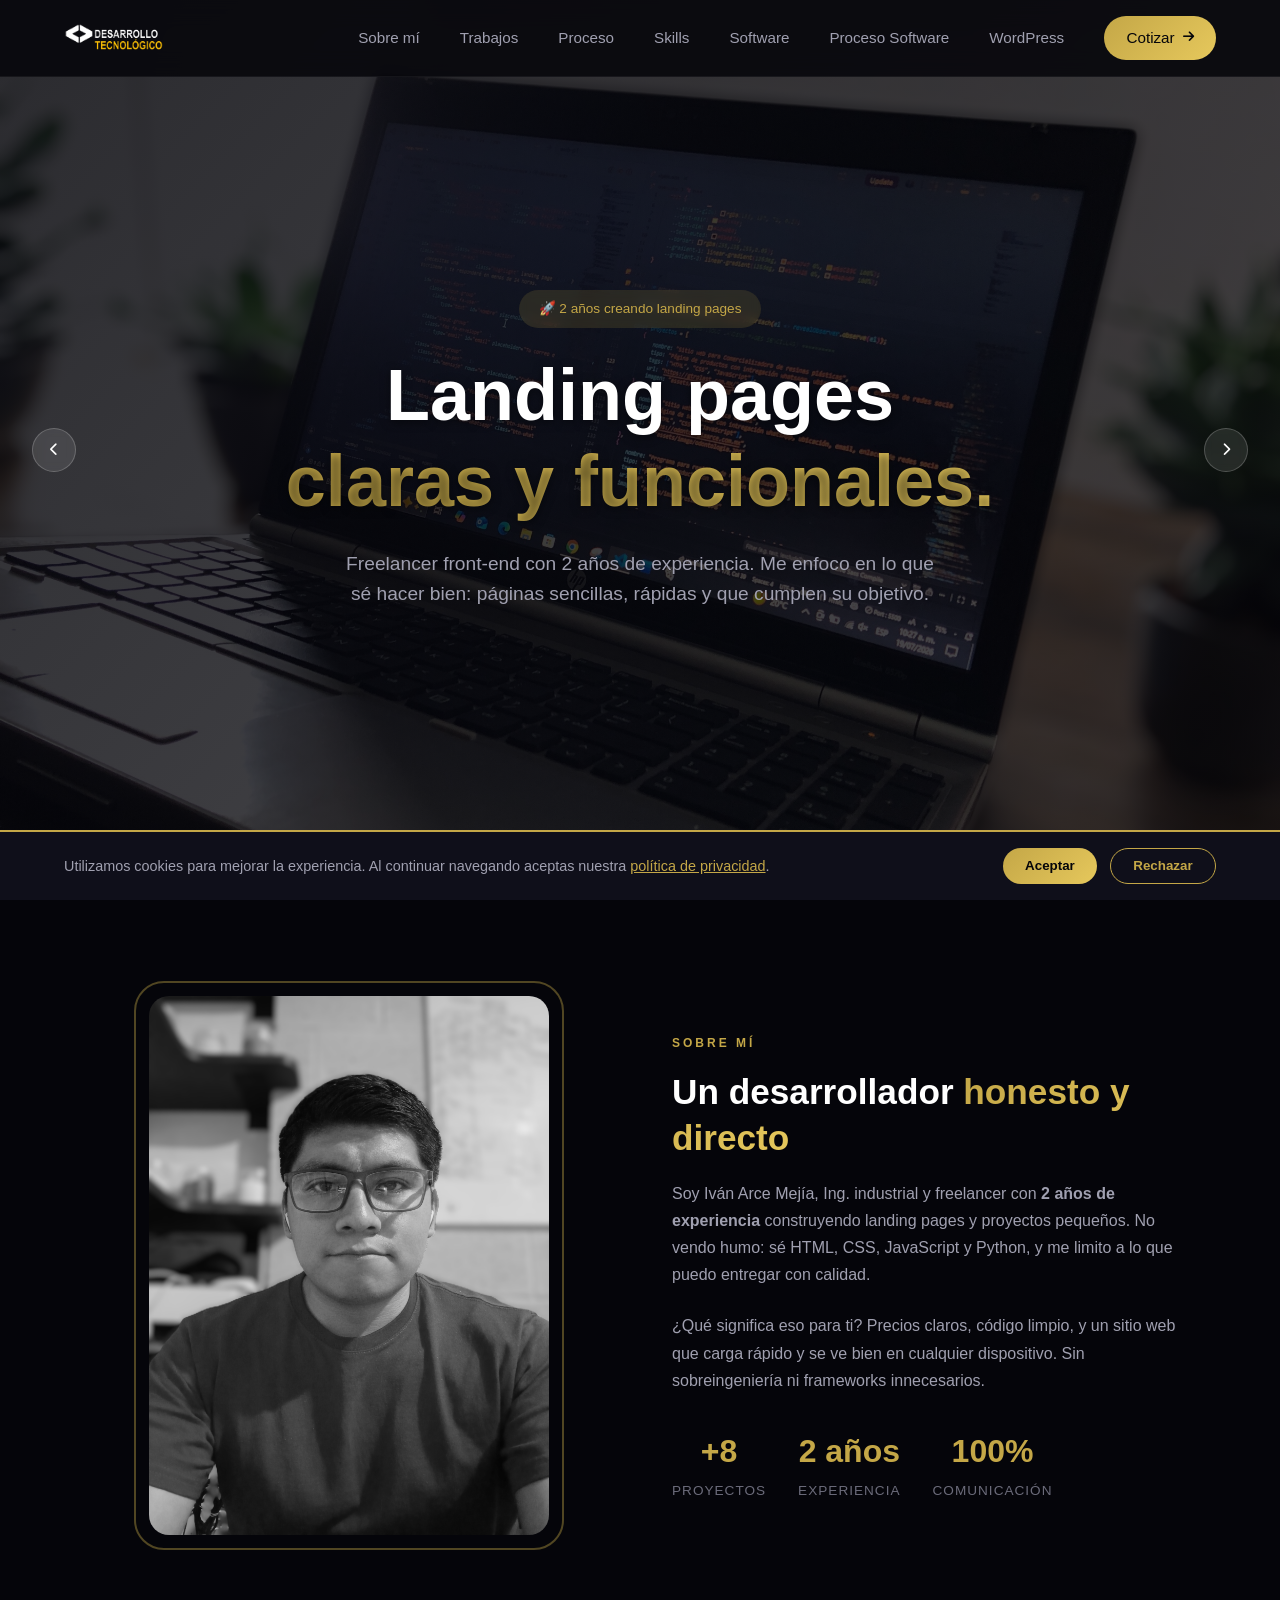
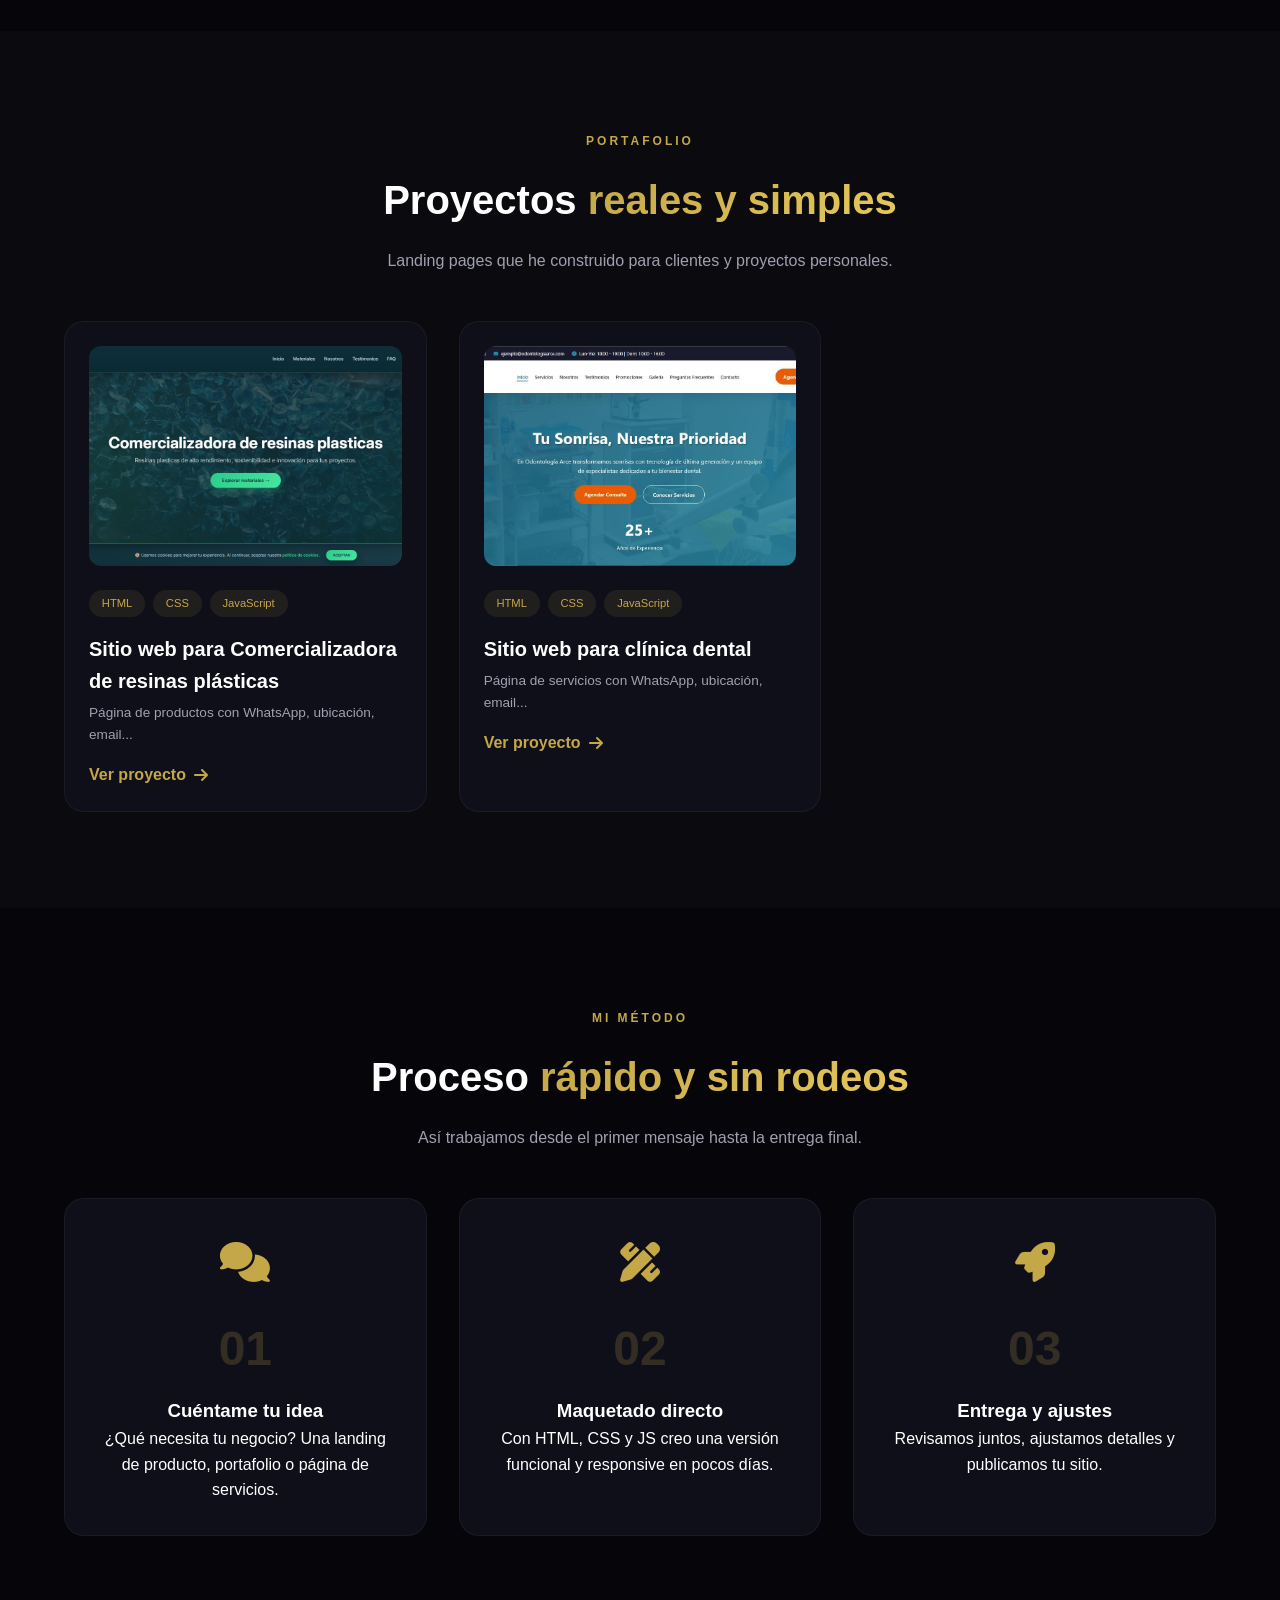
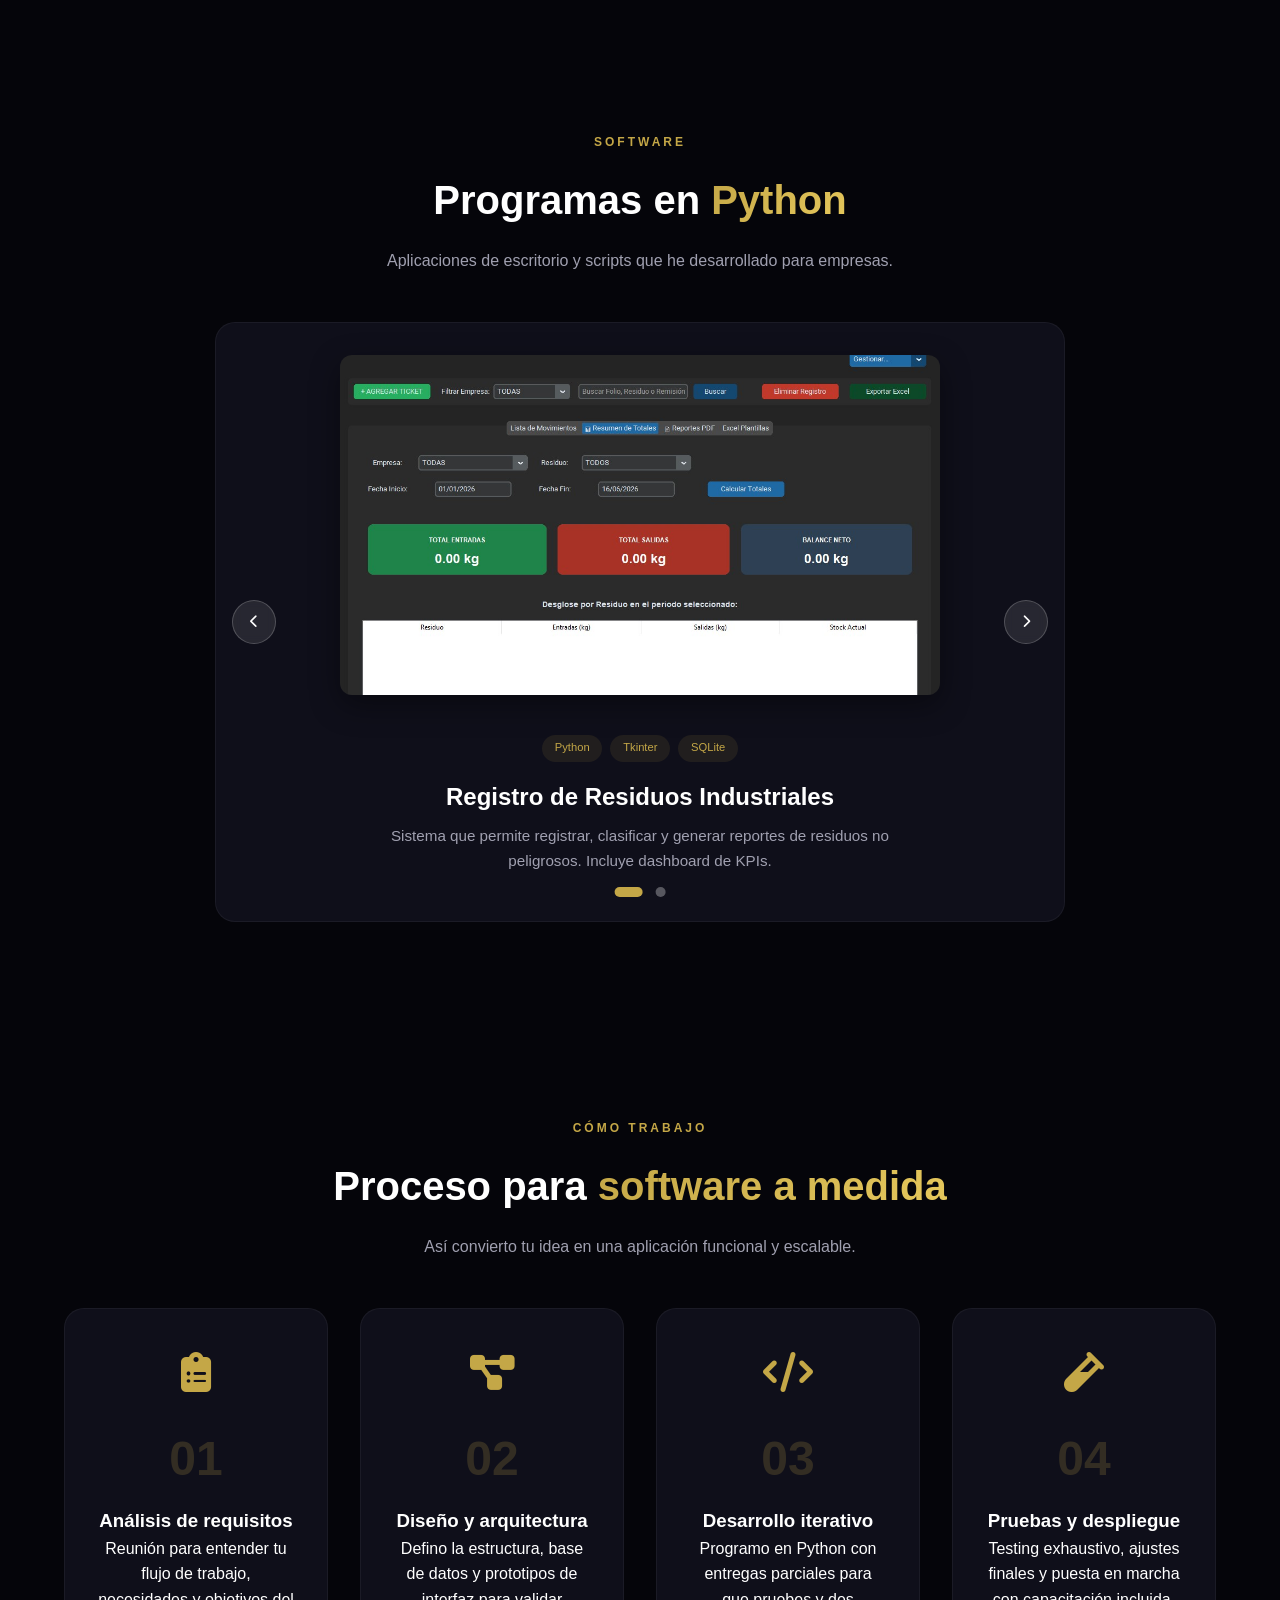
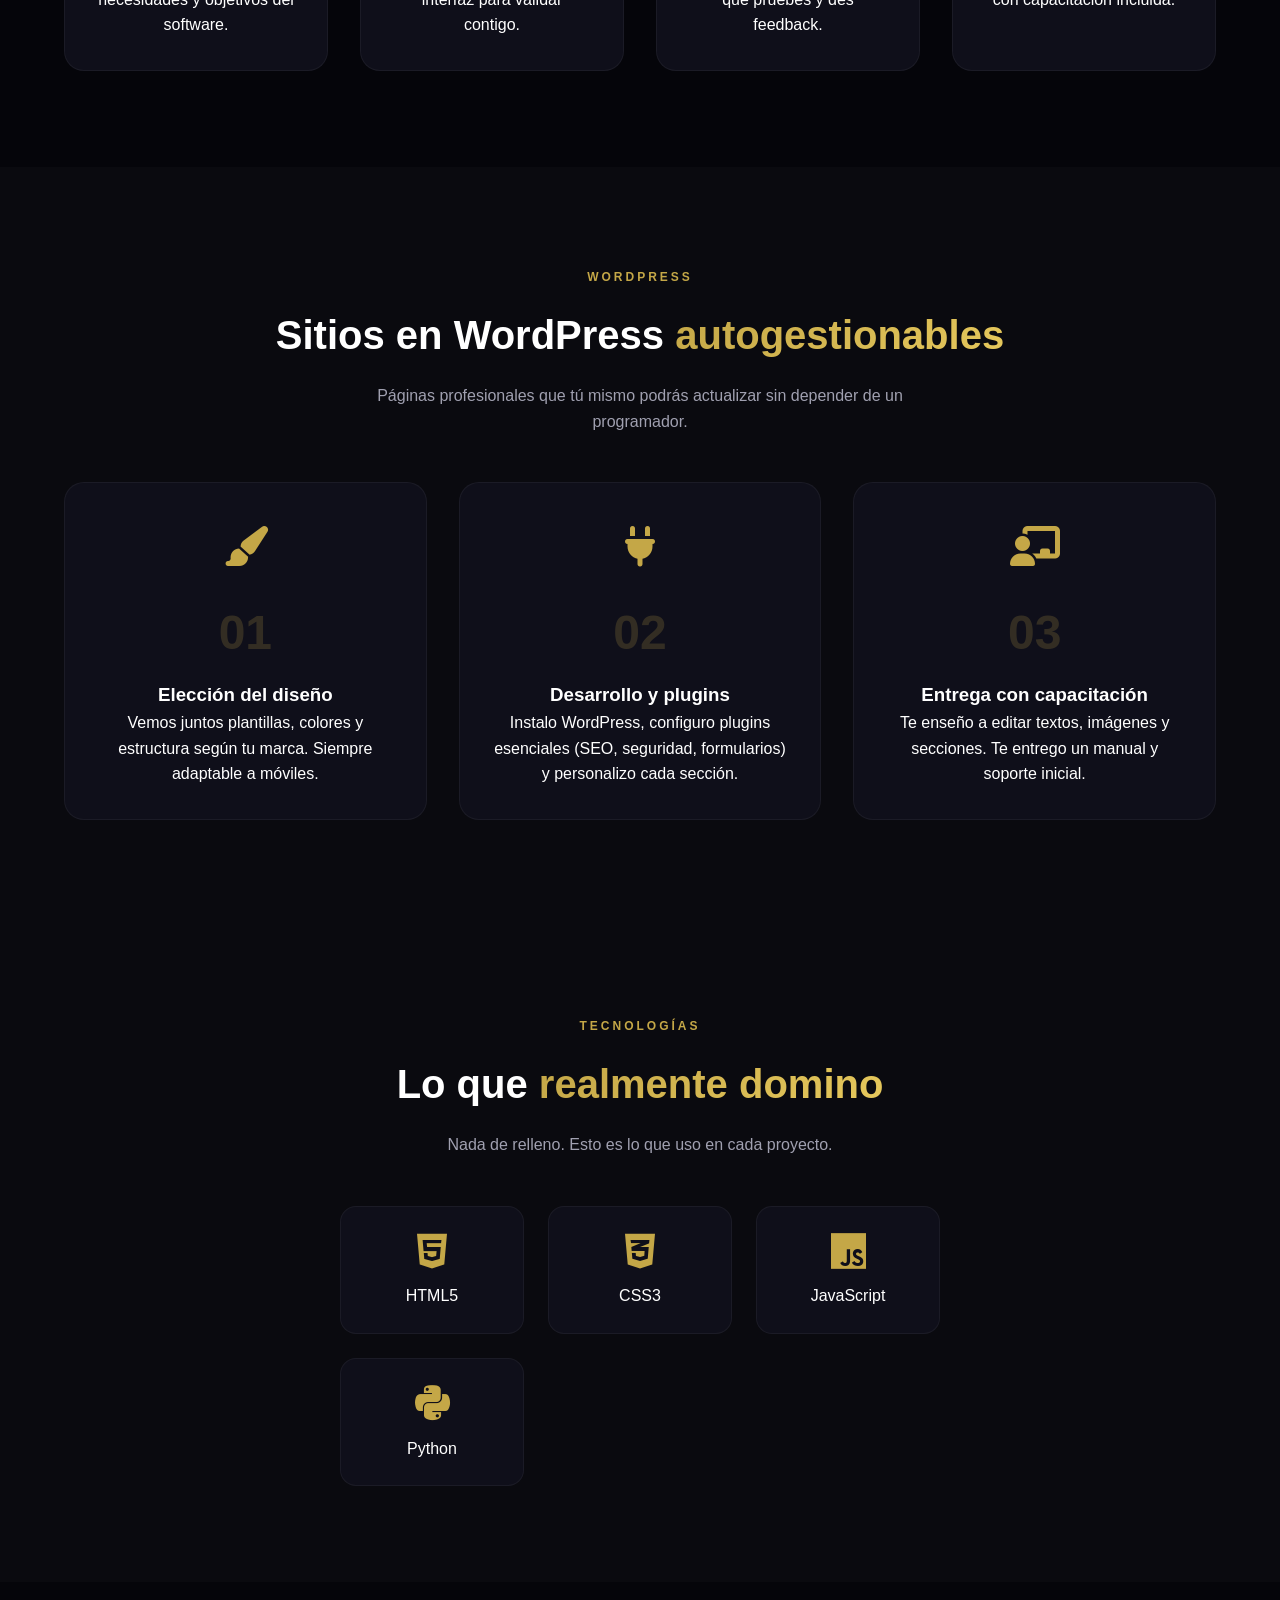
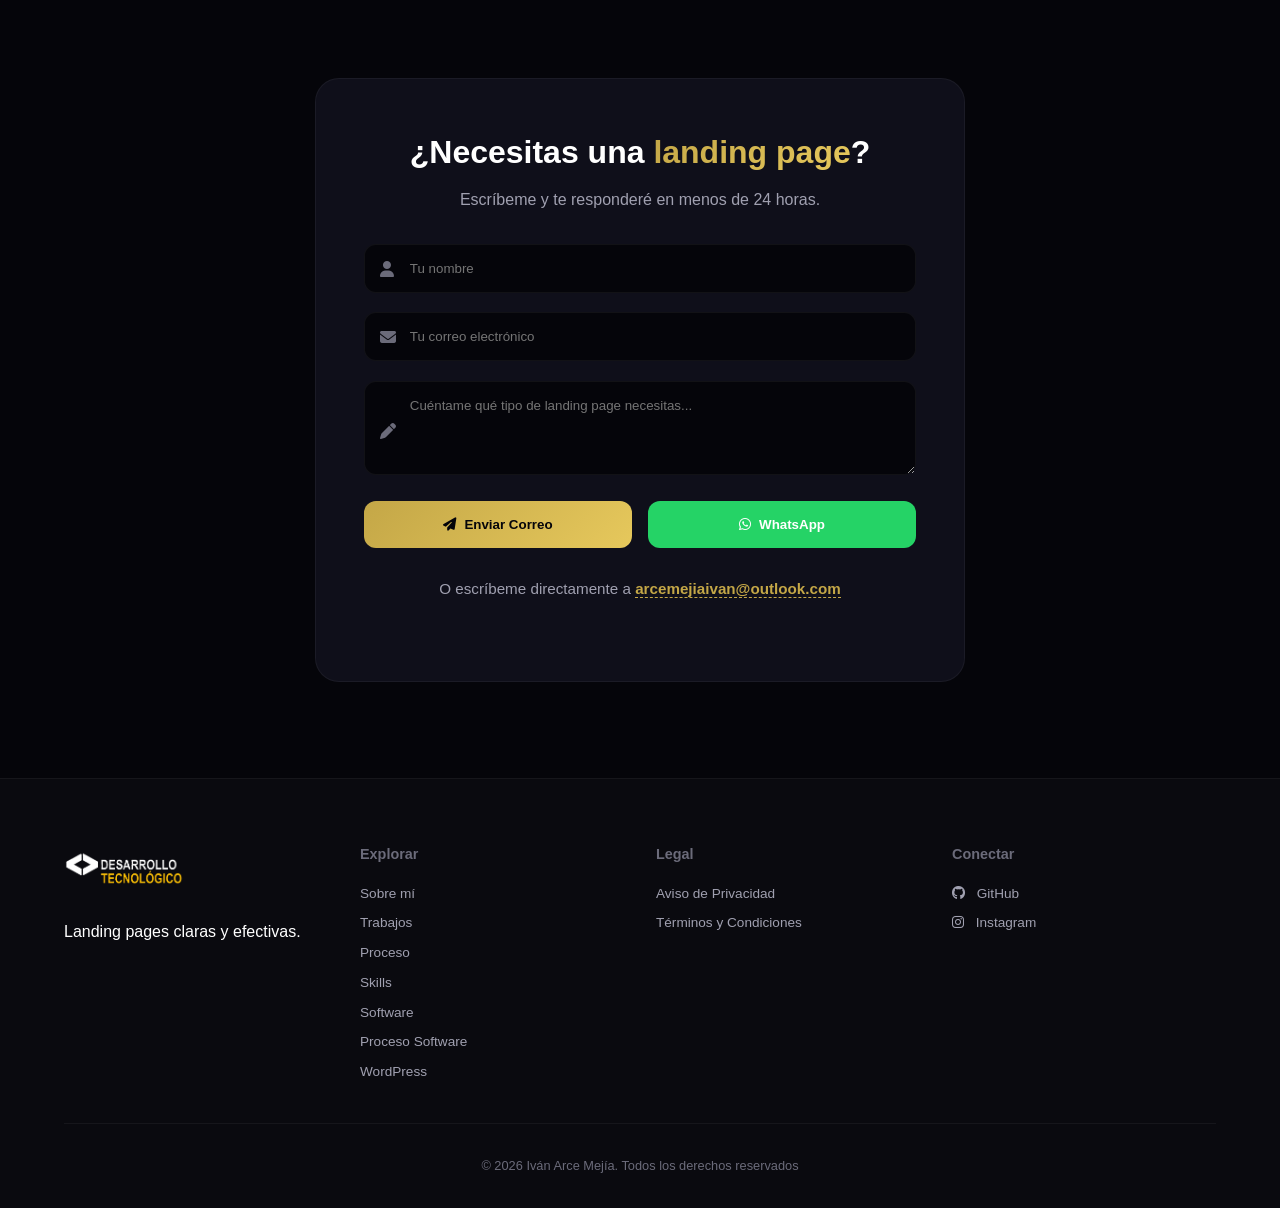
==== index.html @ d9e45344 "primer guardado" ====
<!DOCTYPE html>
<html lang="es">
<head>
    <meta charset="UTF-8">
    <meta name="viewport" content="width=device-width, initial-scale=1.0">
    
    <meta name="description" content="Freelancer front-end con 2 años de experiencia. Landing pages claras, rápidas y efectivas. HTML, CSS, JS y Python. Portafolio de proyectos reales.">
    <meta name="keywords" content="landing page, desarrollo web, freelancer, HTML, CSS, JavaScript, Python, Iván Arce, portafolio, páginas web económicas">
    <meta name="author" content="Iván Arce">
    <meta name="robots" content="index, follow">
    <link rel="canonical" href="https://tudominio.com/">
    
    <meta property="og:title" content="Iván Arce | Landing pages claras y funcionales">
    <meta property="og:description" content="Freelancer front-end. Construyo landing pages que convierten visitantes en clientes. HTML, CSS, JS y Python.">
    <meta property="og:image" content="https://tudominio.com/assets/image/ivan.jpg">
    <meta property="og:url" content="https://tudominio.com/">
    <meta property="og:type" content="website">
    
    <meta name="twitter:card" content="summary_large_image">
    <meta name="twitter:title" content="Iván Arce | Landing pages claras y funcionales">
    <meta name="twitter:description" content="Freelancer front-end. Construyo landing pages que convierten visitantes en clientes. HTML, CSS, JS y Python.">
    <meta name="twitter:image" content="https://tudominio.com/assets/image/ivan.jpg">
    
    <title>Desarrollo tecnológico | Landing Pages y Software</title>
    <link rel="icon" href="assets/image/ico.ico" type="image/x-icon">
    
    <link rel="preconnect" href="https://fonts.googleapis.com">
    <link rel="preconnect" href="https://fonts.gstatic.com" crossorigin>
    <link rel="preconnect" href="https://cdnjs.cloudflare.com">
    
    <link href="https://fonts.googleapis.com/css2?family=Inter:opsz,wght@14..32,300;14..32,400;14..32,500;14..32,600;14..32,700;14..32,800&display=swap" rel="stylesheet">
    <link rel="stylesheet" href="https://cdnjs.cloudflare.com/ajax/libs/font-awesome/6.5.1/css/all.min.css">
    
    <meta http-equiv="Content-Security-Policy" content="default-src 'self'; script-src 'self' 'unsafe-inline'; style-src 'self' 'unsafe-inline' https://fonts.googleapis.com https://cdnjs.cloudflare.com; font-src 'self' https://fonts.gstatic.com https://cdnjs.cloudflare.com; img-src 'self' data:; connect-src 'self' https://formspree.io;">
    
    <link rel="stylesheet" href="styles.css">
</head>
<body>
    <!-- Banner de Cookies -->
    <div id="cookie-banner" class="cookie-banner" role="dialog" aria-label="Aviso de cookies">
        <div class="cookie-content">
            <p>Utilizamos cookies para mejorar la experiencia. Al continuar navegando aceptas nuestra <a href="privacidad.html">política de privacidad</a>.</p>
            <div class="cookie-buttons">
                <button id="cookie-accept" class="cookie-btn">Aceptar</button>
                <button id="cookie-reject" class="cookie-btn secondary">Rechazar</button>
            </div>
        </div>
    </div>

    <!-- Menú móvil fullscreen -->
    <div class="mobile-menu-overlay" id="mobile-menu-overlay">
        <button class="mobile-menu-close" id="mobile-menu-close" aria-label="Cerrar menú">
            <i class="fas fa-times"></i>
        </button>
        <div class="mobile-menu-content">
            <a href="#sobre-mi">Sobre mí</a>
            <a href="#work">Trabajos</a>
            <a href="#proceso">Proceso</a>
            <a href="#skills">Skills</a>
            <a href="#software">Software</a>
            <a href="#software-proceso">Proceso Software</a>
            <a href="#wordpress">WordPress</a>
            <a href="#contacto" class="mobile-contact-btn">Cotizar <i class="fas fa-arrow-right"></i></a>
        </div>
    </div>

    <!-- NAVBAR -->
    <nav class="navbar">
        <div class="navbar-inner">
            <a href="#" class="logo-container">
                <img class="nav-logo" src="assets/image/logo-central.png" alt="Iván Arce - Freelancer" width="100" height="auto">
            </a>
            <div class="nav-links desktop-nav">
                <a href="#sobre-mi">Sobre mí</a>
                <a href="#work">Trabajos</a>
                <a href="#proceso">Proceso</a>
                <a href="#skills">Skills</a>
                <a href="#software">Software</a>
                <a href="#software-proceso">Proceso Software</a>
                <a href="#wordpress">WordPress</a>
                <a href="#contacto" class="contact-btn">Cotizar <i class="fas fa-arrow-right"></i></a>
            </div>
            <button class="menu-toggle" id="menu-toggle" aria-label="Abrir menú">
                <i class="fas fa-bars"></i>
            </button>
        </div>
    </nav>

    <!-- HERO CON CARRUSEL -->
    <header class="hero" id="hero">
        <div class="hero-overlay"></div>
        <div class="hero-content">
            <span class="badge" id="hero-badge">🚀 2 años creando landing pages</span>
            <h1 id="hero-title">Landing pages <br> <span class="highlight">claras y funcionales.</span></h1>
            <p id="hero-description">Freelancer front-end con 2 años de experiencia. Me enfoco en lo que sé hacer bien: páginas sencillas, rápidas y que cumplen su objetivo.</p>
        </div>
        
        <div class="carousel-indicators" id="carousel-indicators">
            <button class="indicator active" data-index="0" aria-label="Diapositiva 1"></button>
            <button class="indicator" data-index="1" aria-label="Diapositiva 2"></button>
            <button class="indicator" data-index="2" aria-label="Diapositiva 3"></button>
        </div>
        
        <button class="carousel-btn prev" id="prev-btn" aria-label="Anterior"><i class="fas fa-chevron-left"></i></button>
        <button class="carousel-btn next" id="next-btn" aria-label="Siguiente"><i class="fas fa-chevron-right"></i></button>
    </header>

    <!-- SOBRE MÍ -->
    <section id="sobre-mi" class="sobre-mi-section">
        <div class="sobre-mi-container reveal">
            <div class="sobre-mi-foto">
                <img src="assets/image/ivan.jpg" alt="Iván Arce - freelancer" loading="lazy" width="400" height="auto">
                <div class="foto-borde"></div>
            </div>
            <div class="sobre-mi-texto">
                <span class="section-tag">SOBRE MÍ</span>
                <h2>Un desarrollador <span class="highlight">honesto y directo</span></h2>
                <p>
                    Soy Iván Arce Mejía, Ing. industrial y freelancer con <strong>2 años de experiencia</strong> construyendo landing pages y proyectos pequeños. 
                    No vendo humo: sé HTML, CSS, JavaScript y Python, y me limito a lo que puedo entregar con calidad.
                </p>
                <p>
                    ¿Qué significa eso para ti? Precios claros, código limpio, y un sitio web que carga rápido y se ve bien en cualquier dispositivo. 
                    Sin sobreingeniería ni frameworks innecesarios.
                </p>
                <div class="sobre-mi-stats">
                    <div class="stat">
                        <span class="stat-num">+8</span>
                        <span class="stat-label">Proyectos</span>
                    </div>
                    <div class="stat">
                        <span class="stat-num">2 años</span>
                        <span class="stat-label">Experiencia</span>
                    </div>
                    <div class="stat">
                        <span class="stat-num">100%</span>
                        <span class="stat-label">Comunicación</span>
                    </div>
                </div>
            </div>
        </div>
    </section>

    <!-- PORTFOLIO -->
    <section id="work" class="portfolio-section">
        <div class="section-header reveal">
            <span class="section-tag">PORTAFOLIO</span>
            <h2>Proyectos <span class="highlight">reales y simples</span></h2>
            <p>Landing pages que he construido para clientes y proyectos personales.</p>
        </div>
        <div id="portfolio-grid" class="portfolio-grid"></div>
    </section>
    
    <!-- PROCESO -->
    <section id="proceso" class="proceso-section">
        <div class="section-header reveal">
            <span class="section-tag">MI MÉTODO</span>
            <h2>Proceso <span class="highlight">rápido y sin rodeos</span></h2>
            <p>Así trabajamos desde el primer mensaje hasta la entrega final.</p>
        </div>
        
        <div class="pasos-container">
            <div class="paso reveal">
                <div class="paso-icon"><i class="fas fa-comments"></i></div>
                <div class="paso-numero">01</div>
                <h3>Cuéntame tu idea</h3>
                <p>¿Qué necesita tu negocio? Una landing de producto, portafolio o página de servicios.</p>
            </div>
            <div class="paso reveal">
                <div class="paso-icon"><i class="fas fa-pencil-ruler"></i></div>
                <div class="paso-numero">02</div>
                <h3>Maquetado directo</h3>
                <p>Con HTML, CSS y JS creo una versión funcional y responsive en pocos días.</p>
            </div>
            <div class="paso reveal">
                <div class="paso-icon"><i class="fas fa-rocket"></i></div>
                <div class="paso-numero">03</div>
                <h3>Entrega y ajustes</h3>
                <p>Revisamos juntos, ajustamos detalles y publicamos tu sitio.</p>
            </div>
        </div>
    </section>

    <!-- SOFTWARE -->
    <section id="software" class="software-section">
        <div class="section-header reveal">
            <span class="section-tag">SOFTWARE</span>
            <h2>Programas en <span class="highlight">Python</span></h2>
            <p>Aplicaciones de escritorio y scripts que he desarrollado para empresas.</p>
        </div>

        <div class="software-carousel-container reveal">
            <div class="software-carousel" id="software-carousel"></div>
            <button class="carousel-btn prev" id="sw-prev-btn" aria-label="Software anterior"><i class="fas fa-chevron-left"></i></button>
            <button class="carousel-btn next" id="sw-next-btn" aria-label="Software siguiente"><i class="fas fa-chevron-right"></i></button>
            <div class="carousel-indicators" id="sw-indicators"></div>
        </div>
    </section>

    <!-- PROCESO DE SOFTWARE -->
    <section id="software-proceso" class="proceso-section">
        <div class="section-header reveal">
            <span class="section-tag">CÓMO TRABAJO</span>
            <h2>Proceso para <span class="highlight">software a medida</span></h2>
            <p>Así convierto tu idea en una aplicación funcional y escalable.</p>
        </div>
        
        <div class="pasos-container">
            <div class="paso reveal">
                <div class="paso-icon"><i class="fas fa-clipboard-list"></i></div>
                <div class="paso-numero">01</div>
                <h3>Análisis de requisitos</h3>
                <p>Reunión para entender tu flujo de trabajo, necesidades y objetivos del software.</p>
            </div>
            <div class="paso reveal">
                <div class="paso-icon"><i class="fas fa-project-diagram"></i></div>
                <div class="paso-numero">02</div>
                <h3>Diseño y arquitectura</h3>
                <p>Defino la estructura, base de datos y prototipos de interfaz para validar contigo.</p>
            </div>
            <div class="paso reveal">
                <div class="paso-icon"><i class="fas fa-code"></i></div>
                <div class="paso-numero">03</div>
                <h3>Desarrollo iterativo</h3>
                <p>Programo en Python con entregas parciales para que pruebes y des feedback.</p>
            </div>
            <div class="paso reveal">
                <div class="paso-icon"><i class="fas fa-vial"></i></div>
                <div class="paso-numero">04</div>
                <h3>Pruebas y despliegue</h3>
                <p>Testing exhaustivo, ajustes finales y puesta en marcha con capacitación incluida.</p>
            </div>
        </div>
    </section>

    <!-- WORDPRESS (NUEVA SECCIÓN) -->
    <section id="wordpress" class="wordpress-section">
        <div class="section-header reveal">
            <span class="section-tag">WORDPRESS</span>
            <h2>Sitios en WordPress <span class="highlight">autogestionables</span></h2>
            <p>Páginas profesionales que tú mismo podrás actualizar sin depender de un programador.</p>
        </div>

        <div class="pasos-container">
            <div class="paso reveal">
                <div class="paso-icon"><i class="fas fa-paint-brush"></i></div>
                <div class="paso-numero">01</div>
                <h3>Elección del diseño</h3>
                <p>Vemos juntos plantillas, colores y estructura según tu marca. Siempre adaptable a móviles.</p>
            </div>
            <div class="paso reveal">
                <div class="paso-icon"><i class="fas fa-plug"></i></div>
                <div class="paso-numero">02</div>
                <h3>Desarrollo y plugins</h3>
                <p>Instalo WordPress, configuro plugins esenciales (SEO, seguridad, formularios) y personalizo cada sección.</p>
            </div>
            <div class="paso reveal">
                <div class="paso-icon"><i class="fas fa-chalkboard-teacher"></i></div>
                <div class="paso-numero">03</div>
                <h3>Entrega con capacitación</h3>
                <p>Te enseño a editar textos, imágenes y secciones. Te entrego un manual y soporte inicial.</p>
            </div>
        </div>
    </section>

    <!-- SKILLS -->
    <section id="skills" class="skills-section">
        <div class="section-header reveal">
            <span class="section-tag">TECNOLOGÍAS</span>
            <h2>Lo que <span class="highlight">realmente domino</span></h2>
            <p>Nada de relleno. Esto es lo que uso en cada proyecto.</p>
        </div>
        <div class="skills-grid">
            <div class="skill-card reveal"><i class="fab fa-html5"></i><span>HTML5</span></div>
            <div class="skill-card reveal"><i class="fab fa-css3-alt"></i><span>CSS3</span></div>
            <div class="skill-card reveal"><i class="fab fa-js"></i><span>JavaScript</span></div>
            <div class="skill-card reveal"><i class="fab fa-python"></i><span>Python</span></div>
        </div>
    </section>

    <!-- CONTACTO -->
    <section id="contacto" class="contacto-section">
        <div class="form-card reveal">
            <h2>¿Necesitas una <span class="highlight">landing page</span>?</h2>
            <p>Escríbeme y te responderé en menos de 24 horas.</p>
            <form id="contact-form">
                <div class="input-group">
                    <i class="fas fa-user" aria-hidden="true"></i>
                    <input type="text" id="nombre" name="name" placeholder="Tu nombre" required autocomplete="name">
                </div>
                <div class="input-group">
                    <i class="fas fa-envelope" aria-hidden="true"></i>
                    <input type="email" id="email" name="email" placeholder="Tu correo electrónico" required autocomplete="email">
                </div>
                <div class="input-group">
                    <i class="fas fa-pen" aria-hidden="true"></i>
                    <textarea id="mensaje" name="message" rows="4" placeholder="Cuéntame qué tipo de landing page necesitas..." required></textarea>
                </div>
                <div id="form-feedback" class="form-feedback"></div>
                <div class="btns-group">
                    <button type="submit" class="btn-email" id="btn-submit"><i class="fas fa-paper-plane"></i> Enviar Correo</button>
                    <button type="button" id="btn-whatsapp" class="btn-whatsapp"><i class="fab fa-whatsapp"></i> WhatsApp</button>
                </div>
            </form>
            <p class="direct-email">
                O escríbeme directamente a 
                <a href="mailto:arcemejiaivan@outlook.com" id="direct-email-link">arcemejiaivan@outlook.com</a>
            </p>
        </div>
    </section>

    <!-- FOOTER -->
    <footer>
        <div class="footer-content">
            <div class="footer-logo">
                <img class="footer-logo-img" src="assets/image/logo-central.png" alt="Iván Arce Freelancer" width="120" height="auto" loading="lazy">
                <p>Landing pages claras y efectivas.</p>
            </div>
            <div class="footer-links">
                <h4>Explorar</h4>
                <a href="#sobre-mi">Sobre mí</a>
                <a href="#work">Trabajos</a>
                <a href="#proceso">Proceso</a>
                <a href="#skills">Skills</a>
                <a href="#software">Software</a>
                <a href="#software-proceso">Proceso Software</a>
                <a href="#wordpress">WordPress</a>
            </div>
            <div class="footer-links">
                <h4>Legal</h4>
                <a href="privacidad.html">Aviso de Privacidad</a>
                <a href="terminos.html">Términos y Condiciones</a>
            </div>
            <div class="socials">
                <h4>Conectar</h4>
                <a href="https://github.com/CodigoTecnologico" rel="noopener noreferrer"><i class="fab fa-github"></i> GitHub</a>
                <a href="#" rel="noopener noreferrer"><i class="fab fa-instagram"></i> Instagram</a>
            </div>
        </div>
        <p class="copy">&copy; 2026 Iván Arce Mejía. Todos los derechos reservados</p>
    </footer>

    <!-- Botón volver arriba -->
    <button id="scroll-top-btn" class="scroll-top-btn" aria-label="Volver arriba"><i class="fas fa-chevron-up"></i></button>

    <script type="application/ld+json">
    {
        "@context": "https://schema.org",
        "@type": "Person",
        "name": "Iván Arce",
        "jobTitle": "Freelancer Front-End",
        "url": "https://tudominio.com",
        "image": "https://tudominio.com/assets/image/ivan.jpg",
        "description": "Desarrollador de landing pages claras y funcionales. HTML, CSS, JavaScript y Python.",
        "sameAs": [
            "https://www.linkedin.com/in/ivanarce",
            "https://github.com/ivanarce"
        ]
    }
    </script>

    <script src="java.js"></script>
</body>
</html>
---- styles.css ----
@charset "UTF-8";
:root {
  --bg: #05050A;
  --bg-secondary: #0A0A0F;
  --card-bg: #0F0F1A;
  --accent: #C4A747;
  --accent-glow: rgba(196, 167, 71, 0.2);
  --text-main: #FFFFFF;
  --text-dim: #A0A0B0;
  --text-muted: #6B6B7A;
  --border: rgba(255,255,255,0.05);
  --gradient-1: linear-gradient(135deg, #C4A747 0%, #E6C85C 100%);
}

* {
  box-sizing: border-box;
  margin: 0;
  padding: 0;
}

html {
  scroll-behavior: smooth;
}

body {
  font-family: "Inter", sans-serif;
  background-color: var(--bg);
  color: var(--text-main);
  line-height: 1.6;
  overflow-x: hidden;
}

/* ========== SCROLL REVEAL ========== */
.reveal {
  opacity: 0;
  transform: translateY(40px);
  transition: all 0.7s cubic-bezier(0.4, 0, 0.2, 1);
}

.reveal.active {
  opacity: 1;
  transform: translateY(0);
}

/* ========== BANNER DE COOKIES ========== */
.cookie-banner {
  position: fixed;
  bottom: 0;
  left: 0;
  right: 0;
  background: var(--card-bg);
  border-top: 2px solid var(--accent);
  color: var(--text-dim);
  padding: 1rem 5%;
  z-index: 10001;
  display: flex;
  justify-content: center;
  align-items: center;
  flex-wrap: wrap;
  gap: 1rem;
  transform: translateY(100%);
  transition: transform 0.4s ease;
}

.cookie-banner.show {
  transform: translateY(0);
}

.cookie-content {
  max-width: 1200px;
  width: 100%;
  display: flex;
  align-items: center;
  justify-content: space-between;
  flex-wrap: wrap;
  gap: 1rem;
}

.cookie-content p {
  font-size: 0.9rem;
  line-height: 1.4;
  margin: 0;
  flex: 1;
  min-width: 200px;
}

.cookie-content a {
  color: var(--accent);
  text-decoration: underline;
}

.cookie-buttons {
  display: flex;
  gap: 0.8rem;
}

.cookie-btn {
  background: var(--gradient-1);
  color: var(--bg);
  border: none;
  padding: 0.6rem 1.4rem;
  border-radius: 50px;
  font-weight: 600;
  cursor: pointer;
  transition: transform 0.2s;
  font-family: inherit;
  white-space: nowrap;
}

.cookie-btn.secondary {
  background: transparent;
  border: 1px solid var(--accent);
  color: var(--accent);
}

.cookie-btn:hover {
  transform: translateY(-2px);
}

/* ========== NAVBAR ========== */
.navbar {
  position: fixed;
  top: 0;
  left: 0;
  right: 0;
  z-index: 1000;
  background: rgba(5, 5, 10, 0.85);
  backdrop-filter: blur(12px);
  border-bottom: 1px solid var(--border);
  transition: background 0.3s, box-shadow 0.3s;
}

.navbar.scrolled {
  background: rgba(5, 5, 10, 0.95);
  box-shadow: 0 2px 20px rgba(0, 0, 0, 0.3);
}

.navbar-inner {
  display: flex;
  justify-content: space-between;
  align-items: center;
  padding: 1rem 5%;
  max-width: 1400px;
  margin: 0 auto;
}

.logo-container {
  display: flex;
  align-items: center;
}

.nav-logo {
  width: 100px;
  height: auto;
  transition: transform 0.3s;
}

.nav-logo:hover {
  transform: scale(1.02);
}

.desktop-nav {
  display: flex;
  gap: 2.5rem;
  align-items: center;
}

.desktop-nav a {
  color: var(--text-dim);
  text-decoration: none;
  font-weight: 500;
  transition: 0.3s;
  font-size: 0.95rem;
}

.desktop-nav a:hover {
  color: var(--accent);
}

.contact-btn {
  background: var(--gradient-1);
  color: var(--bg) !important;
  padding: 0.6rem 1.4rem;
  border-radius: 50px;
  font-weight: 600;
  display: flex;
  align-items: center;
  gap: 0.5rem;
}

.contact-btn i {
  font-size: 0.8rem;
  transition: transform 0.3s;
}

.contact-btn:hover i {
  transform: translateX(4px);
}

.menu-toggle {
  display: none;
  background: transparent;
  border: none;
  color: var(--text-main);
  font-size: 1.8rem;
  cursor: pointer;
  transition: color 0.3s;
  z-index: 1001;
}

.menu-toggle:hover {
  color: var(--accent);
}

/* Menú móvil fullscreen */
.mobile-menu-overlay {
  position: fixed;
  top: 0;
  left: 0;
  width: 100%;
  height: 100%;
  background: rgba(5, 5, 10, 0.98);
  backdrop-filter: blur(10px);
  z-index: 999;
  display: flex;
  align-items: center;
  justify-content: center;
  opacity: 0;
  visibility: hidden;
  transition: opacity 0.4s ease, visibility 0.4s;
}

.mobile-menu-overlay.active {
  opacity: 1;
  visibility: visible;
}

.mobile-menu-close {
  position: absolute;
  top: 1.5rem;
  right: 1.5rem;
  background: transparent;
  border: none;
  color: var(--text-main);
  font-size: 2rem;
  cursor: pointer;
  transition: color 0.3s;
  z-index: 1001;
}

.mobile-menu-close:hover {
  color: var(--accent);
}

.mobile-menu-content {
  text-align: center;
  display: flex;
  flex-direction: column;
  gap: 2rem;
}

.mobile-menu-content a {
  color: var(--text-main);
  text-decoration: none;
  font-size: 2rem;
  font-weight: 600;
  transition: color 0.3s, transform 0.3s;
}

.mobile-menu-content a:hover {
  color: var(--accent);
  transform: scale(1.05);
}

.mobile-contact-btn {
  background: var(--gradient-1);
  color: var(--bg) !important;
  padding: 0.8rem 2rem;
  border-radius: 50px;
  font-size: 1.2rem !important;
  display: inline-flex;
  align-items: center;
  gap: 0.5rem;
  margin-top: 1rem;
}

.mobile-contact-btn i {
  font-size: 0.9rem;
}

/* ========== HERO ========== */
.hero {
  position: relative;
  min-height: 100vh;
  display: flex;
  align-items: center;
  justify-content: center;
  text-align: center;
  overflow: hidden;
  background-size: cover;
  background-position: top;
}

.hero::before {
  content: "";
  position: absolute;
  top: 0;
  left: 0;
  right: 0;
  bottom: 0;
  background-size: cover;
  background-position: top;
  background-image: var(--next-image);
  opacity: var(--next-opacity);
  transition: opacity 0.8s ease-in-out;
  z-index: 0;
  pointer-events: none;
}

.hero-overlay {
  position: absolute;
  top: 0;
  left: 0;
  right: 0;
  bottom: 0;
  background: linear-gradient(135deg, rgba(5, 5, 10, 0.85) 0%, rgba(5, 5, 10, 0.7) 100%);
  z-index: 1;
}

.hero-content {
  position: relative;
  z-index: 2;
  max-width: 900px;
  padding: 2rem;
  animation: fadeInUp 0.8s ease;
}

@keyframes fadeInUp {
  from {
    opacity: 0;
    transform: translateY(30px);
  }
  to {
    opacity: 1;
    transform: translateY(0);
  }
}
.badge {
  background: rgba(196, 167, 71, 0.15);
  color: var(--accent);
  padding: 0.5rem 1.2rem;
  border-radius: 50px;
  font-size: 0.85rem;
  font-weight: 500;
  display: inline-block;
  margin-bottom: 1.5rem;
  backdrop-filter: blur(5px);
}

.hero h1 {
  font-size: clamp(2.5rem, 6vw, 4.5rem);
  font-weight: 700;
  line-height: 1.2;
  margin-bottom: 1.5rem;
  text-shadow: 0 2px 10px rgba(0, 0, 0, 0.5);
}

.highlight {
  background: var(--gradient-1);
  background-clip: text;
  -webkit-background-clip: text;
  -webkit-text-fill-color: transparent;
}

.hero p {
  font-size: 1.2rem;
  color: var(--text-dim);
  max-width: 600px;
  margin: 0 auto;
}

.carousel-indicators {
  position: absolute;
  bottom: 2rem;
  left: 50%;
  transform: translateX(-50%);
  display: flex;
  gap: 0.8rem;
  z-index: 3;
}

.indicator {
  width: 10px;
  height: 10px;
  border-radius: 50%;
  background: rgba(255, 255, 255, 0.3);
  border: none;
  cursor: pointer;
  transition: all 0.3s;
}

.indicator.active {
  width: 28px;
  border-radius: 10px;
  background: var(--accent);
}

.carousel-btn {
  position: absolute;
  top: 50%;
  transform: translateY(-50%);
  background: rgba(255, 255, 255, 0.1);
  border: 1px solid rgba(255, 255, 255, 0.2);
  color: white;
  width: 44px;
  height: 44px;
  border-radius: 50%;
  cursor: pointer;
  z-index: 3;
  transition: all 0.3s;
  backdrop-filter: blur(5px);
  display: flex;
  align-items: center;
  justify-content: center;
}

.carousel-btn:hover, .carousel-btn:focus-visible {
  background: var(--accent);
  border-color: var(--accent);
  outline: none;
  box-shadow: 0 0 15px var(--accent-glow);
}

.prev {
  left: 2rem;
}

.next {
  right: 2rem;
}

/* ========== SOBRE MÍ ========== */
.sobre-mi-section {
  padding: 6rem 5%;
  background: var(--bg);
}

.sobre-mi-container {
  max-width: 1100px;
  margin: 0 auto;
  display: grid;
  grid-template-columns: 1fr 1fr;
  gap: 4rem;
  align-items: center;
}

.sobre-mi-foto {
  position: relative;
  max-width: 400px;
  margin: 0 auto;
}

.sobre-mi-foto img {
  width: 100%;
  border-radius: 20px;
  position: relative;
  z-index: 1;
  display: block;
}

.foto-borde {
  position: absolute;
  top: -15px;
  left: -15px;
  right: -15px;
  bottom: -15px;
  border: 2px solid var(--accent);
  border-radius: 30px;
  z-index: 0;
  opacity: 0.4;
}

.sobre-mi-texto h2 {
  font-size: 2.2rem;
  margin-bottom: 1.2rem;
  line-height: 1.3;
}

.sobre-mi-texto p {
  color: var(--text-dim);
  font-size: 1rem;
  margin-bottom: 1.5rem;
  line-height: 1.7;
}

.sobre-mi-stats {
  display: flex;
  gap: 2rem;
  margin-top: 2rem;
}

.stat {
  text-align: center;
}

.stat-num {
  font-size: 2rem;
  font-weight: 700;
  color: var(--accent);
  display: block;
}

.stat-label {
  font-size: 0.85rem;
  color: var(--text-muted);
  text-transform: uppercase;
  letter-spacing: 1px;
}

/* ========== SECCIONES GENERALES ========== */
.section-header {
  text-align: center;
  margin-bottom: 3rem;
}

.section-tag {
  font-size: 0.75rem;
  text-transform: uppercase;
  letter-spacing: 3px;
  color: var(--accent);
  font-weight: 600;
  display: inline-block;
  margin-bottom: 1rem;
}

.section-header h2 {
  font-size: 2.5rem;
  margin-bottom: 1rem;
}

.section-header p {
  color: var(--text-dim);
  max-width: 600px;
  margin: 0 auto;
}

/* ========== PORTFOLIO ========== */
.portfolio-section {
  padding: 6rem 5%;
  background: var(--bg-secondary);
}

.portfolio-grid {
  display: grid;
  grid-template-columns: repeat(auto-fill, minmax(320px, 1fr));
  gap: 2rem;
  margin-top: 2rem;
}

.project-card {
  background: var(--card-bg);
  border: 1px solid var(--border);
  border-radius: 20px;
  padding: 1.5rem;
  transition: all 0.4s cubic-bezier(0.4, 0, 0.2, 1);
}

.project-card:hover {
  transform: translateY(-8px);
  border-color: var(--accent);
  box-shadow: 0 0 25px var(--accent-glow), 0 20px 40px rgba(0, 0, 0, 0.3);
}

.project-img {
  width: 100%;
  height: 220px;
  background: #1A1A2E;
  border-radius: 12px;
  -o-object-fit: cover;
     object-fit: cover;
  transition: transform 0.3s;
}

.project-card:hover .project-img {
  transform: scale(1.02);
}

.tags {
  margin: 1rem 0;
  display: flex;
  flex-wrap: wrap;
  gap: 0.5rem;
}

.tags span {
  font-size: 0.7rem;
  background: rgba(196, 167, 71, 0.1);
  color: var(--accent);
  padding: 0.3rem 0.8rem;
  border-radius: 50px;
}

.project-link {
  color: var(--accent);
  text-decoration: none;
  display: inline-flex;
  align-items: center;
  gap: 0.5rem;
  margin-top: 1rem;
  font-weight: 600;
  transition: gap 0.3s;
}

.project-link:hover {
  gap: 0.8rem;
}

/* ========== PROCESO ========== */
.proceso-section {
  padding: 6rem 5%;
  background: var(--bg);
}

.pasos-container {
  display: grid;
  grid-template-columns: repeat(auto-fit, minmax(240px, 1fr));
  gap: 2rem;
  margin-top: 2rem;
}

.paso {
  background: var(--card-bg);
  border: 1px solid var(--border);
  border-radius: 20px;
  padding: 2rem;
  text-align: center;
  transition: all 0.3s;
}

.paso:hover {
  transform: translateY(-5px);
  border-color: var(--accent);
  box-shadow: 0 0 20px var(--accent-glow);
}

.paso-icon {
  font-size: 2.5rem;
  color: var(--accent);
  margin-bottom: 1rem;
}

.paso-numero {
  font-size: 3rem;
  font-weight: 800;
  color: var(--accent);
  opacity: 0.2;
  margin-bottom: 0.5rem;
}

/* ========== SECCIÓN WORDPRESS (nueva) ========== */
.wordpress-section {
  padding: 6rem 5%;
  background: var(--bg-secondary); /* mismo fondo alternativo que portfolio */
}

.direct-email {
  margin-top: 1.8rem;
  font-size: 0.95rem;
  color: var(--text-dim);
}

.direct-email a {
  color: var(--accent);
  font-weight: 600;
  text-decoration: none;
  border-bottom: 1px dashed var(--accent);
  transition: border-color 0.3s;
}

.direct-email a:hover {
  border-bottom-style: solid;
}

/* ========== SKILLS ========== */
.skills-section {
  padding: 6rem 5%;
  background: var(--bg-secondary);
}

.skills-grid {
  display: grid;
  grid-template-columns: repeat(auto-fit, minmax(140px, 1fr));
  gap: 1.5rem;
  max-width: 600px;
  margin: 0 auto;
}

.skill-card {
  background: var(--card-bg);
  border: 1px solid var(--border);
  border-radius: 16px;
  padding: 1.5rem;
  text-align: center;
  transition: all 0.3s;
  cursor: pointer;
}

.skill-card:hover {
  transform: translateY(-5px);
  border-color: var(--accent);
  background: rgba(196, 167, 71, 0.05);
  box-shadow: 0 0 25px var(--accent-glow);
}

.skill-card i {
  font-size: 2.5rem;
  color: var(--accent);
  margin-bottom: 0.8rem;
}

.skill-card span {
  display: block;
  font-weight: 500;
}

/* ========== CONTACTO ========== */
.contacto-section {
  padding: 6rem 5%;
  background: var(--bg);
}

.form-card {
  max-width: 650px;
  margin: 0 auto;
  background: var(--card-bg);
  border: 1px solid var(--border);
  border-radius: 24px;
  padding: 3rem;
  text-align: center;
}

.form-card h2 {
  font-size: 2rem;
  margin-bottom: 0.5rem;
}

.form-card p {
  color: var(--text-dim);
  margin-bottom: 2rem;
}

.input-group {
  position: relative;
  margin-bottom: 1.2rem;
}

.input-group i {
  position: absolute;
  left: 1rem;
  top: 50%;
  transform: translateY(-50%);
  color: var(--text-muted);
}

.input-group textarea ~ i {
  top: 1.2rem;
  transform: none;
}

#contact-form input, #contact-form textarea {
  width: 100%;
  padding: 1rem 1rem 1rem 2.8rem;
  background: var(--bg);
  border: 1px solid var(--border);
  color: var(--text-main);
  border-radius: 12px;
  font-family: inherit;
  transition: 0.3s;
}

#contact-form textarea {
  padding-left: 2.8rem;
}

#contact-form input:focus, #contact-form textarea:focus {
  outline: none;
  border-color: var(--accent);
  box-shadow: 0 0 0 3px var(--accent-glow);
}

.btns-group {
  display: grid;
  grid-template-columns: 1fr 1fr;
  gap: 1rem;
  margin-top: 1rem;
}

.btn-email, .btn-whatsapp {
  padding: 1rem;
  border: none;
  border-radius: 12px;
  font-weight: 600;
  cursor: pointer;
  transition: all 0.3s;
  font-family: inherit;
  display: flex;
  align-items: center;
  justify-content: center;
  gap: 0.5rem;
}

.btn-email {
  background: var(--gradient-1);
  color: var(--bg);
}

.btn-whatsapp {
  background: #25D366;
  color: white;
}

.btn-email:hover, .btn-whatsapp:hover {
  transform: translateY(-2px);
  filter: brightness(1.05);
}

.btn-email:disabled {
  opacity: 0.7;
  cursor: not-allowed;
}

.form-feedback {
  margin: 1rem 0;
  padding: 0.8rem;
  border-radius: 10px;
  font-size: 0.85rem;
  display: none;
}

.form-feedback.error {
  display: block;
  background: rgba(239, 68, 68, 0.1);
  color: #ef4444;
  border: 1px solid #ef4444;
}

.form-feedback.success {
  display: block;
  background: rgba(16, 185, 129, 0.1);
  color: #10b981;
  border: 1px solid #10b981;
}

/* ========== SCROLL TOP ========== */
.scroll-top-btn {
  position: fixed;
  bottom: 2rem;
  right: 2rem;
  width: 44px;
  height: 44px;
  border-radius: 50%;
  background: var(--card-bg);
  border: 1px solid var(--border);
  color: var(--text-dim);
  font-size: 1.2rem;
  cursor: pointer;
  opacity: 0;
  visibility: hidden;
  transition: all 0.3s;
  z-index: 99;
  display: flex;
  align-items: center;
  justify-content: center;
}

.scroll-top-btn.show {
  opacity: 1;
  visibility: visible;
}

.scroll-top-btn:hover {
  background: var(--accent);
  color: var(--bg);
  border-color: var(--accent);
}

/* ========== FOOTER ========== */
footer {
  padding: 4rem 5% 2rem;
  background: var(--bg-secondary);
  border-top: 1px solid var(--border);
}

.footer-content {
  display: grid;
  grid-template-columns: repeat(auto-fit, minmax(200px, 1fr));
  gap: 2rem;
  margin-bottom: 2rem;
}

.footer-logo-img {
  width: 120px;
  height: auto;
  margin-bottom: 1rem;
}

.footer-links h4, .socials h4 {
  margin-bottom: 1rem;
  font-size: 0.9rem;
  color: var(--text-muted);
}

.footer-links a, .socials a {
  display: block;
  color: var(--text-dim);
  text-decoration: none;
  font-size: 0.85rem;
  margin-bottom: 0.5rem;
  transition: 0.3s;
}

.footer-links a:hover, .socials a:hover {
  color: var(--accent);
}

.socials a i {
  margin-right: 0.5rem;
}

.copy {
  text-align: center;
  color: var(--text-muted);
  font-size: 0.8rem;
  padding-top: 2rem;
  border-top: 1px solid var(--border);
}

/* ========== SECCIÓN SOFTWARE ========== */
.software-section {
  padding: 6rem 5%;
  background: var(--bg);
}

.software-carousel-container {
  position: relative;
  max-width: 850px;
  margin: 2rem auto 0;
  overflow: hidden;
  border-radius: 20px;
  background: var(--card-bg);
  border: 1px solid var(--border);
}

.software-carousel {
  display: flex;
  transition: transform 0.5s ease;
}

.sw-slide {
  min-width: 100%;
  padding: 2rem;
  display: flex;
  flex-direction: column;
  align-items: center;
  text-align: center;
  box-sizing: border-box;
}

.sw-slide img {
  width: 100%;
  max-width: 600px;
  height: 340px;
  -o-object-fit: cover;
     object-fit: cover;
  border-radius: 12px;
  margin-bottom: 1.5rem;
  box-shadow: 0 10px 30px rgba(0, 0, 0, 0.4);
}

.sw-slide h3 {
  font-size: 1.5rem;
  margin-bottom: 0.5rem;
  color: var(--text-main);
}

.sw-slide p {
  color: var(--text-dim);
  font-size: 0.95rem;
  margin-bottom: 1rem;
  max-width: 500px;
}

.sw-slide .tags {
  margin-bottom: 1rem;
}

.software-carousel-container .carousel-btn {
  position: absolute;
  top: 50%;
  transform: translateY(-50%);
  z-index: 5;
}

.software-carousel-container .prev {
  left: 1rem;
}

.software-carousel-container .next {
  right: 1rem;
}

.software-carousel-container .carousel-indicators {
  position: absolute;
  bottom: 1.5rem;
  left: 50%;
  transform: translateX(-50%);
  display: flex;
  gap: 0.8rem;
  z-index: 5;
}

/* ========== RESPONSIVE ========== */
@media (max-width: 768px) {
  .desktop-nav {
    display: none;
  }
  .menu-toggle {
    display: block;
  }
  .hero h1 {
    font-size: 2.2rem;
  }
  .carousel-btn {
    width: 36px;
    height: 36px;
  }
  .prev {
    left: 0.5rem;
  }
  .next {
    right: 0.5rem;
  }
  .portfolio-grid {
    grid-template-columns: 1fr;
  }
  .btns-group {
    grid-template-columns: 1fr;
  }
  .form-card {
    padding: 2rem;
  }
  .sobre-mi-container {
    grid-template-columns: 1fr;
    gap: 2rem;
  }
  .sobre-mi-foto {
    max-width: 300px;
  }
  .sobre-mi-texto h2 {
    font-size: 1.8rem;
  }
  .sobre-mi-stats {
    justify-content: center;
  }
  .sw-slide {
    padding: 1.5rem;
  }
  .sw-slide img {
    height: 220px;
  }
  .software-carousel-container .prev {
    left: 0.5rem;
  }
  .software-carousel-container .next {
    right: 0.5rem;
  }
  .section-header h2 {
    font-size: 2rem;
  }
}
@media (max-width: 480px) {
  .hero h1 {
    font-size: 1.8rem;
  }
  .badge {
    font-size: 0.75rem;
    padding: 0.4rem 1rem;
  }
  .hero p {
    font-size: 1rem;
  }
  .sobre-mi-stats {
    flex-direction: column;
    gap: 1rem;
  }
  .cookie-content {
    flex-direction: column;
    align-items: flex-start;
  }
  .sobre-mi-texto h2 {
    font-size: 1.6rem;
  }
  .section-header h2 {
    font-size: 1.8rem;
  }
}/*# sourceMappingURL=styles.css.map */
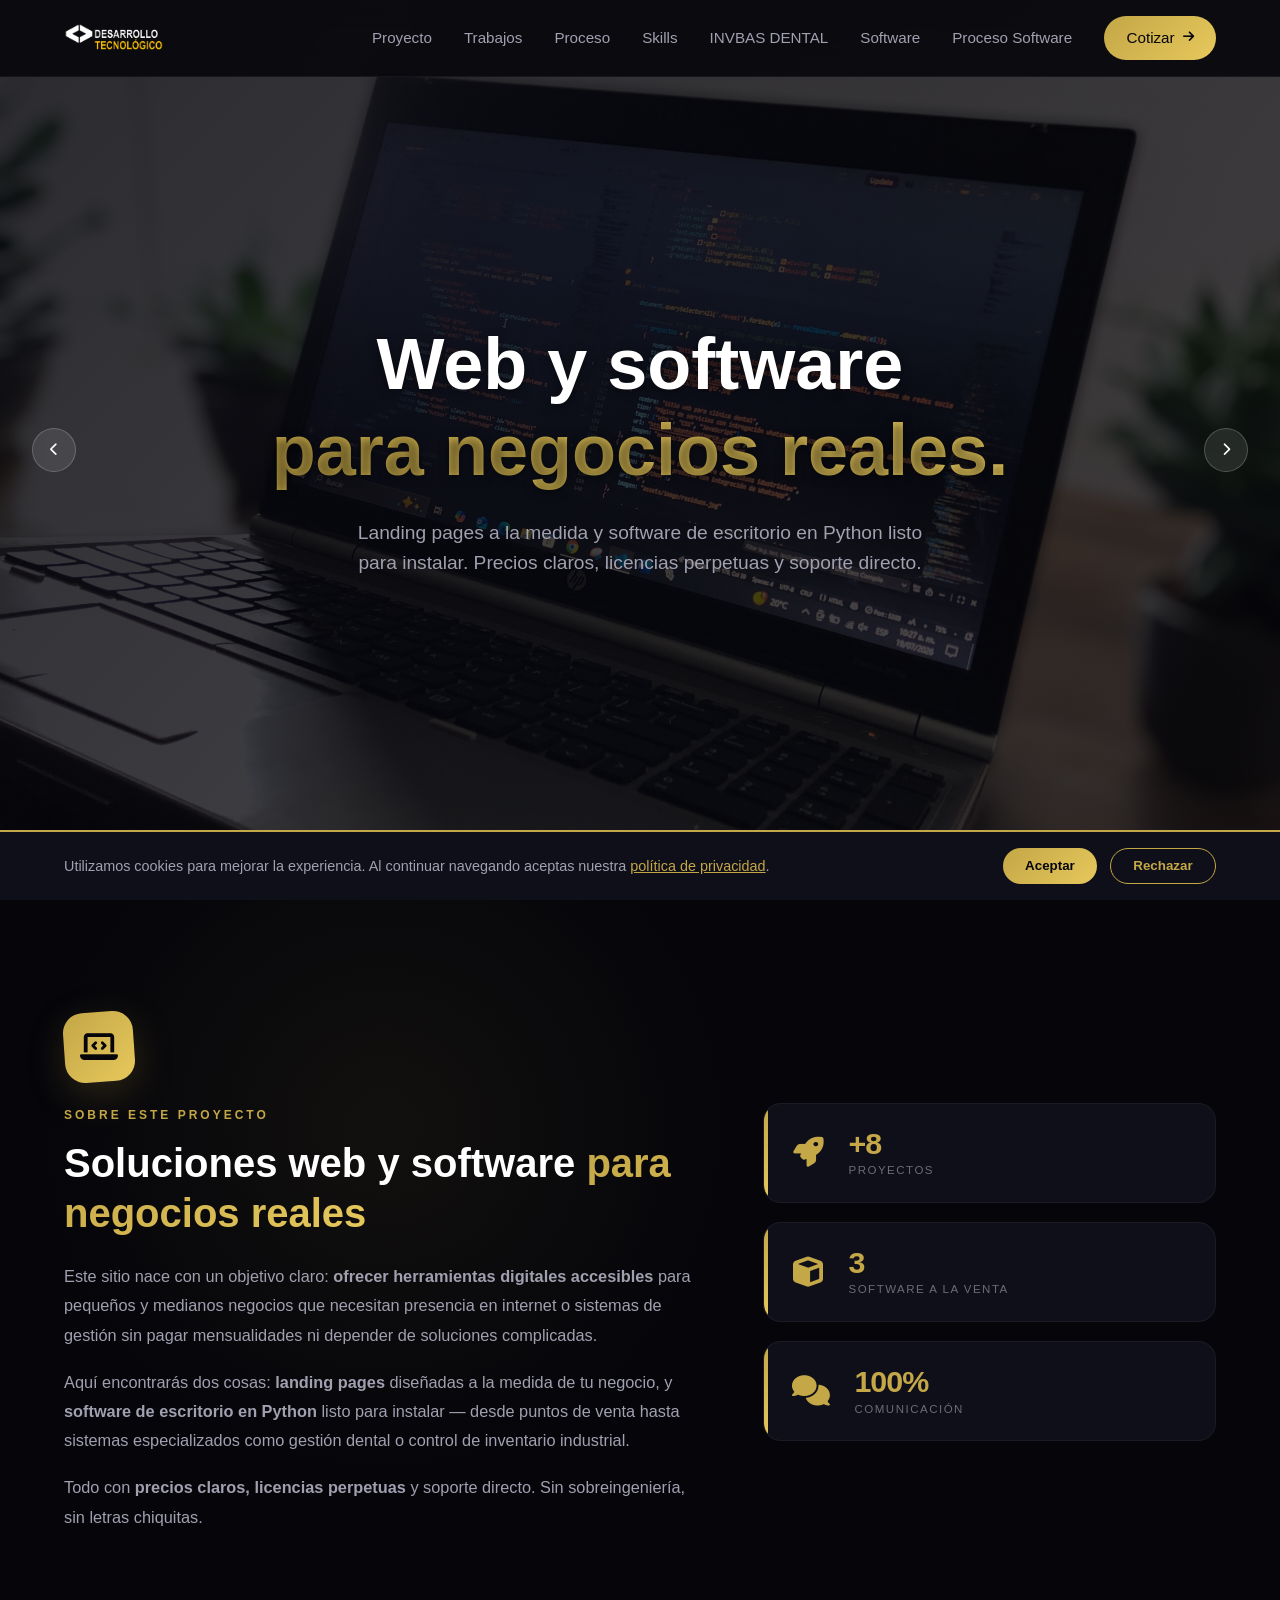
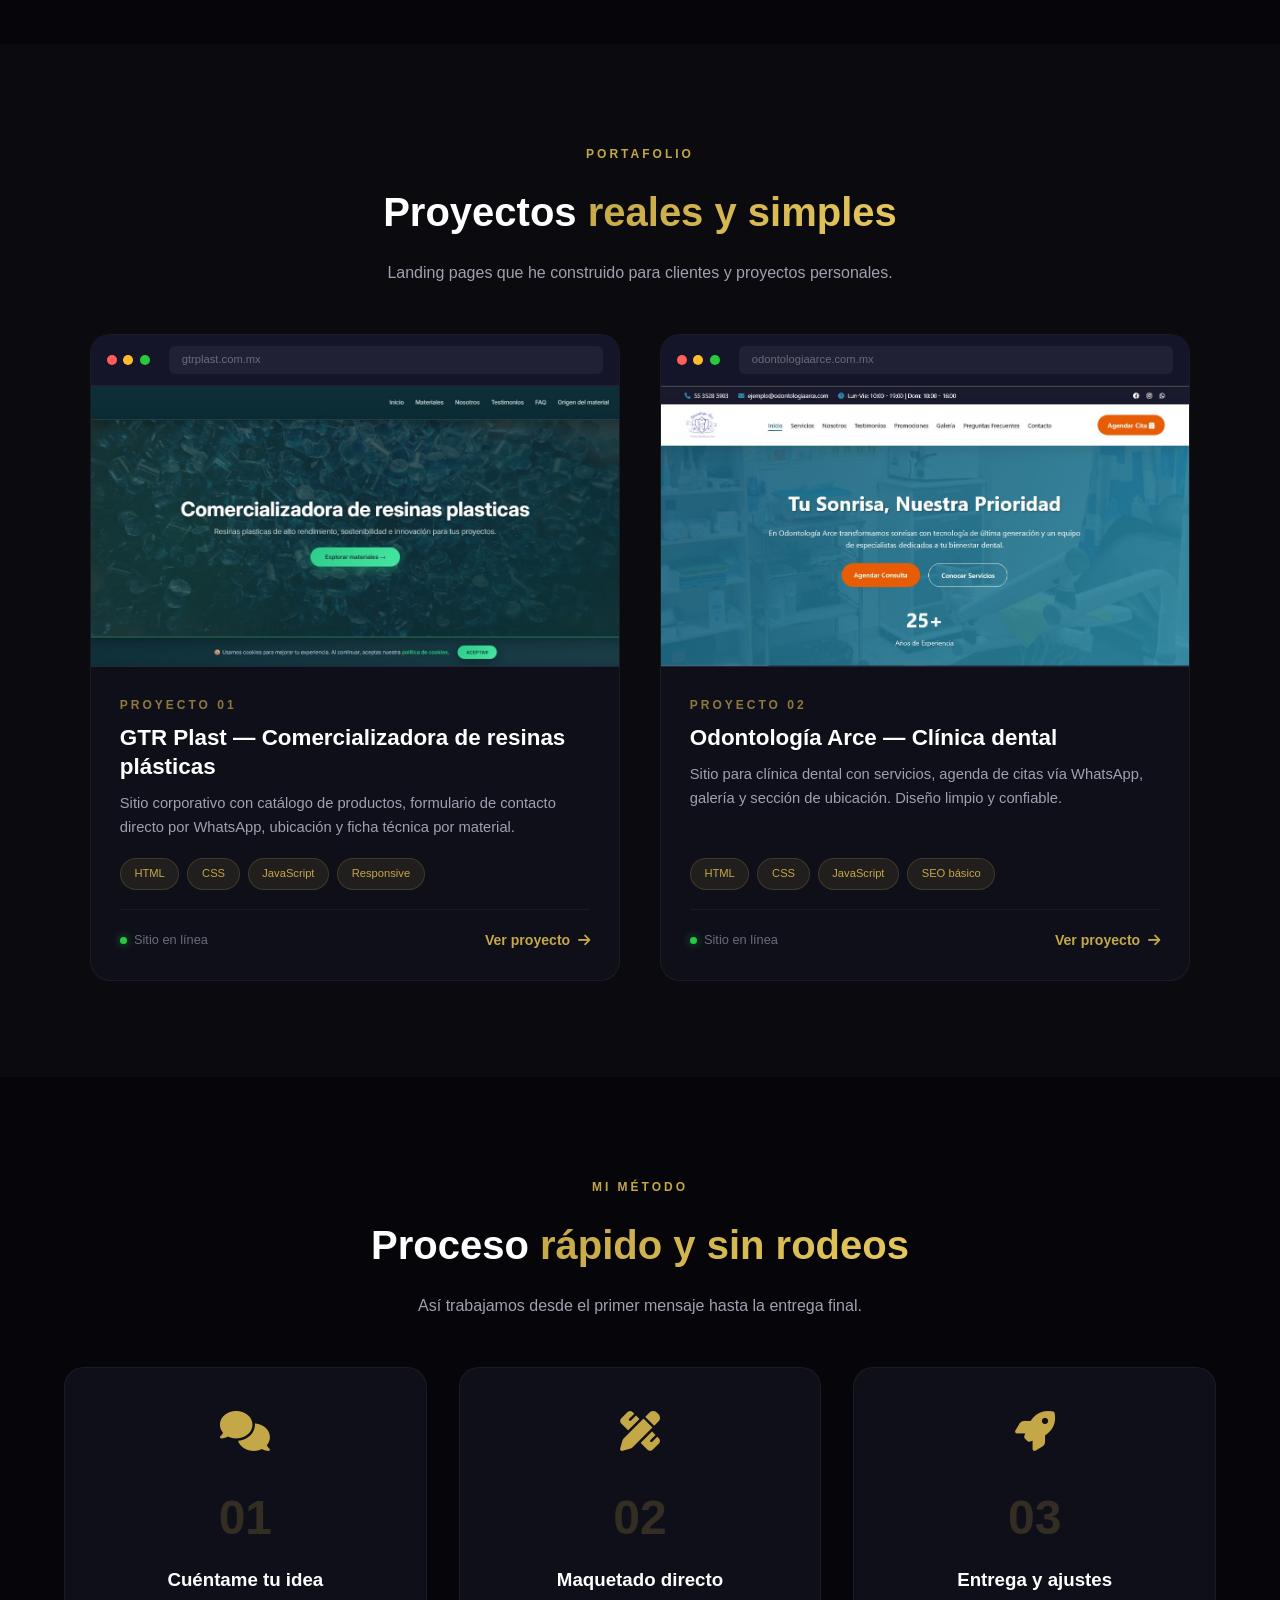
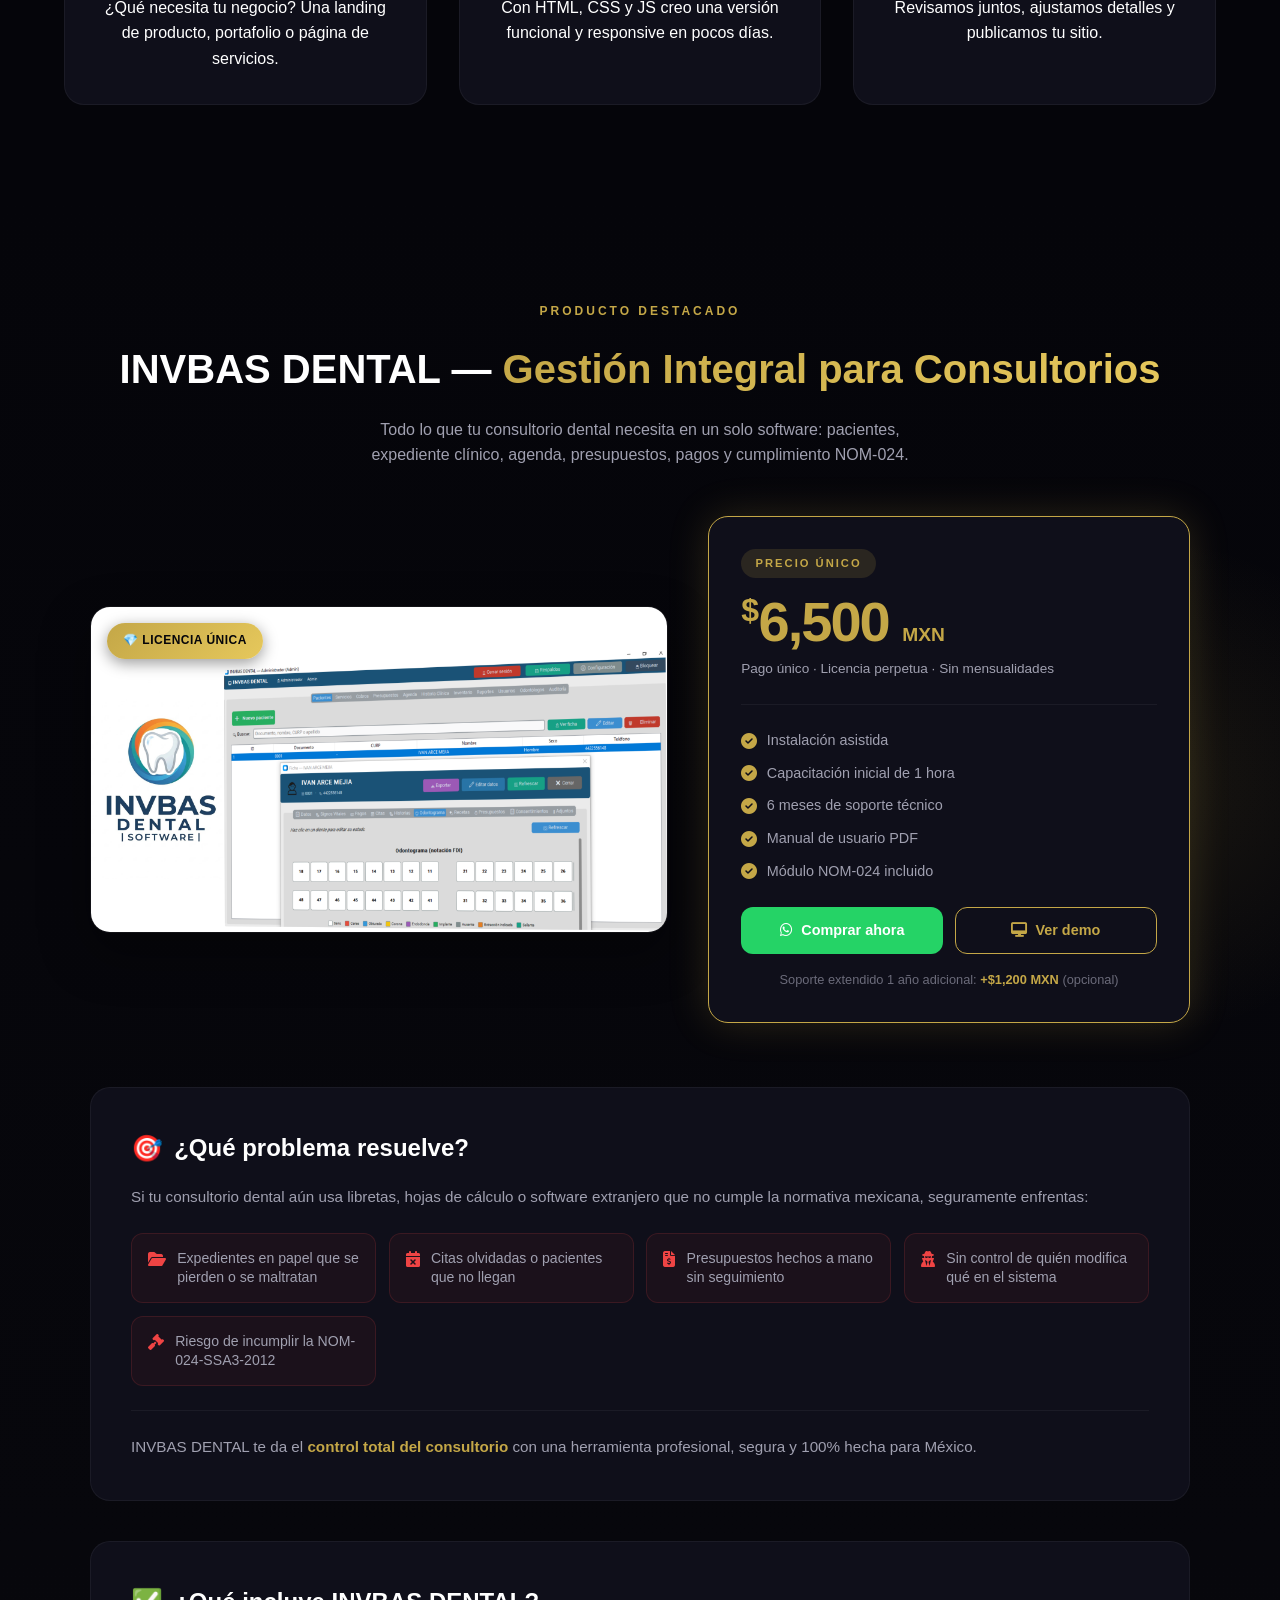
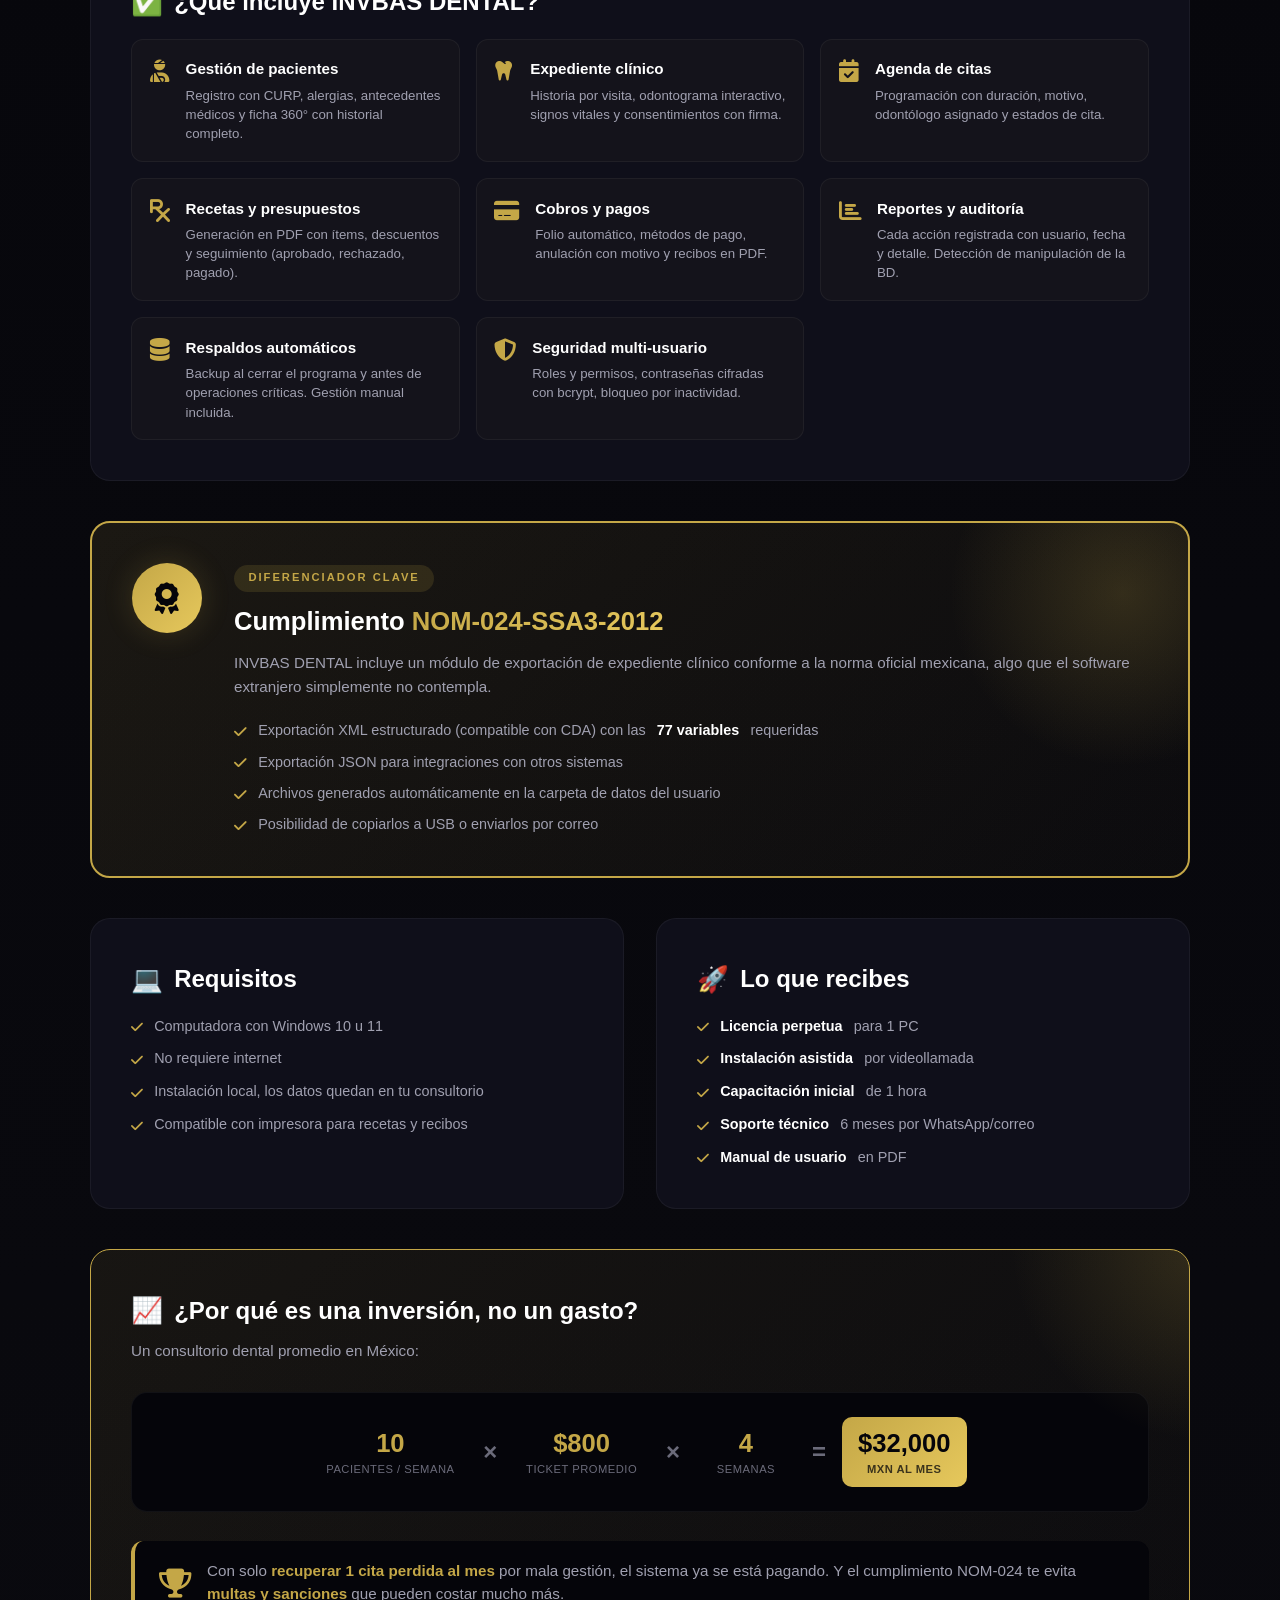
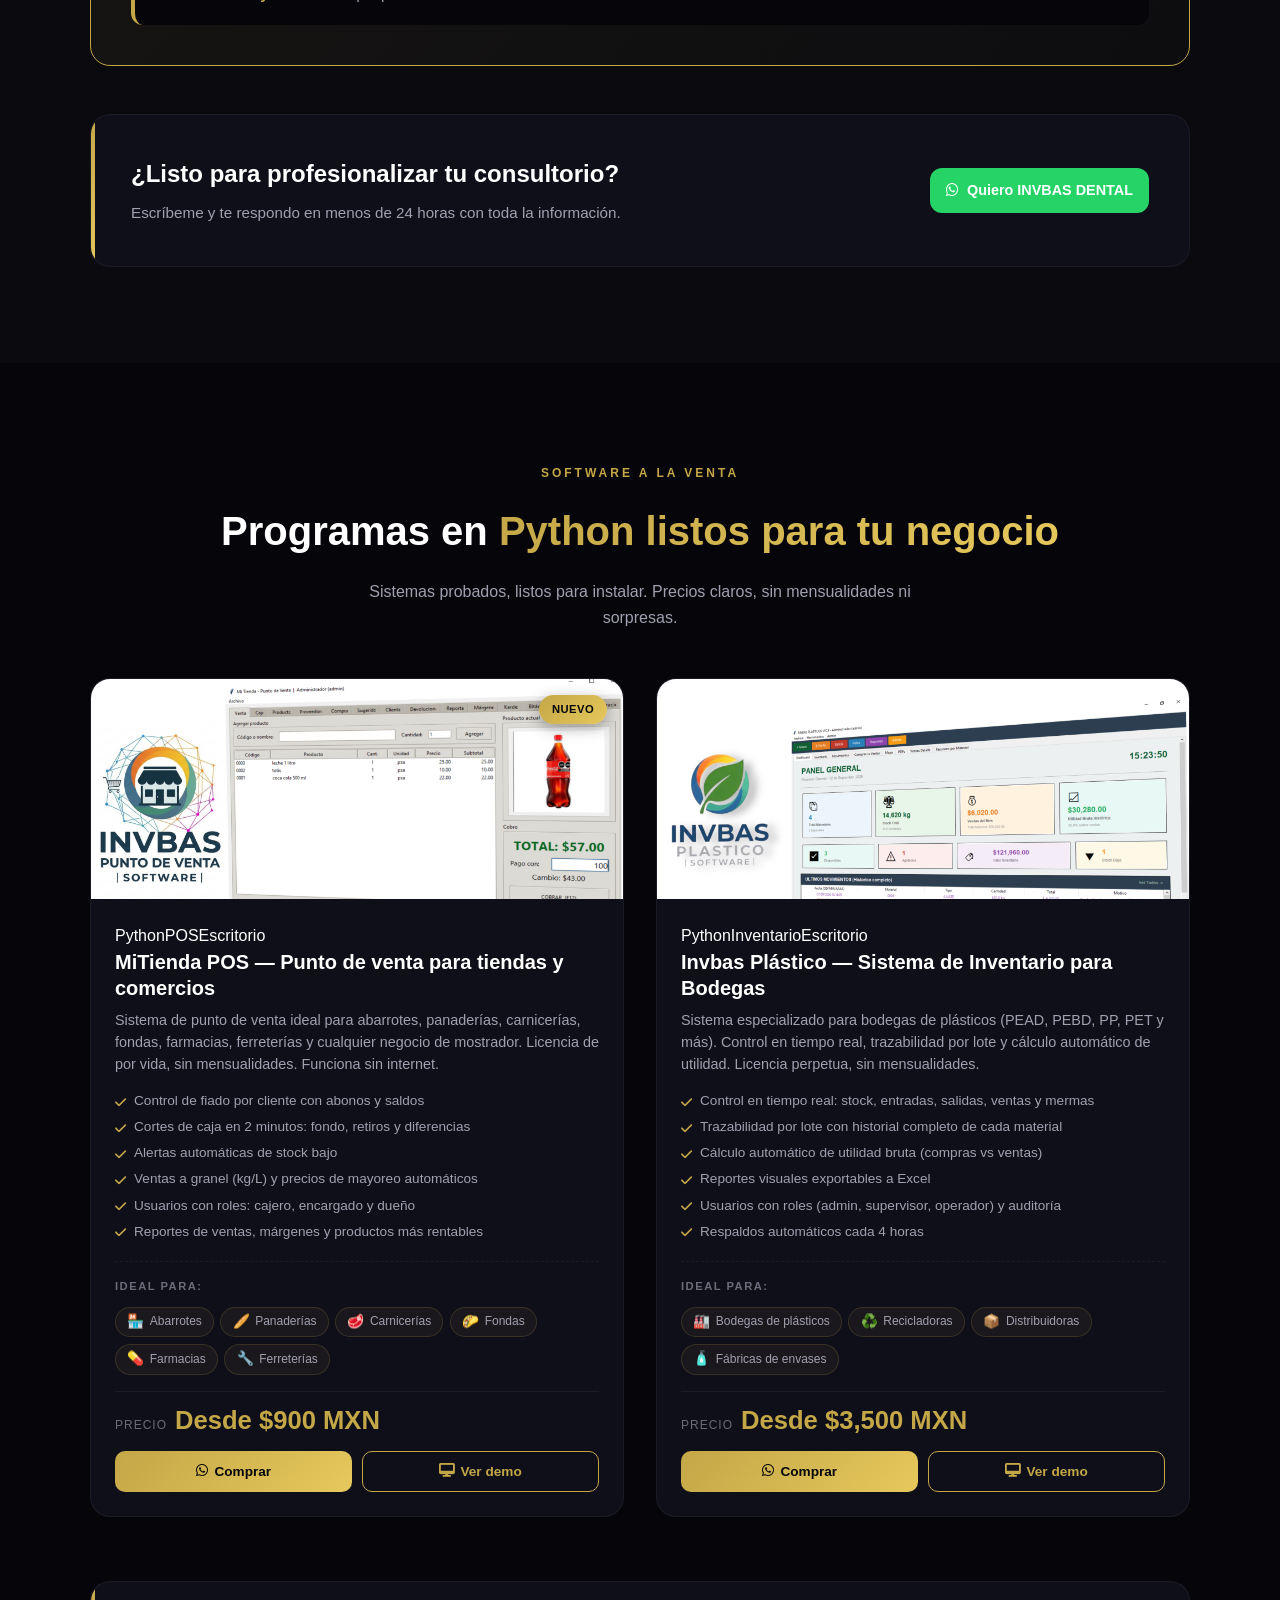
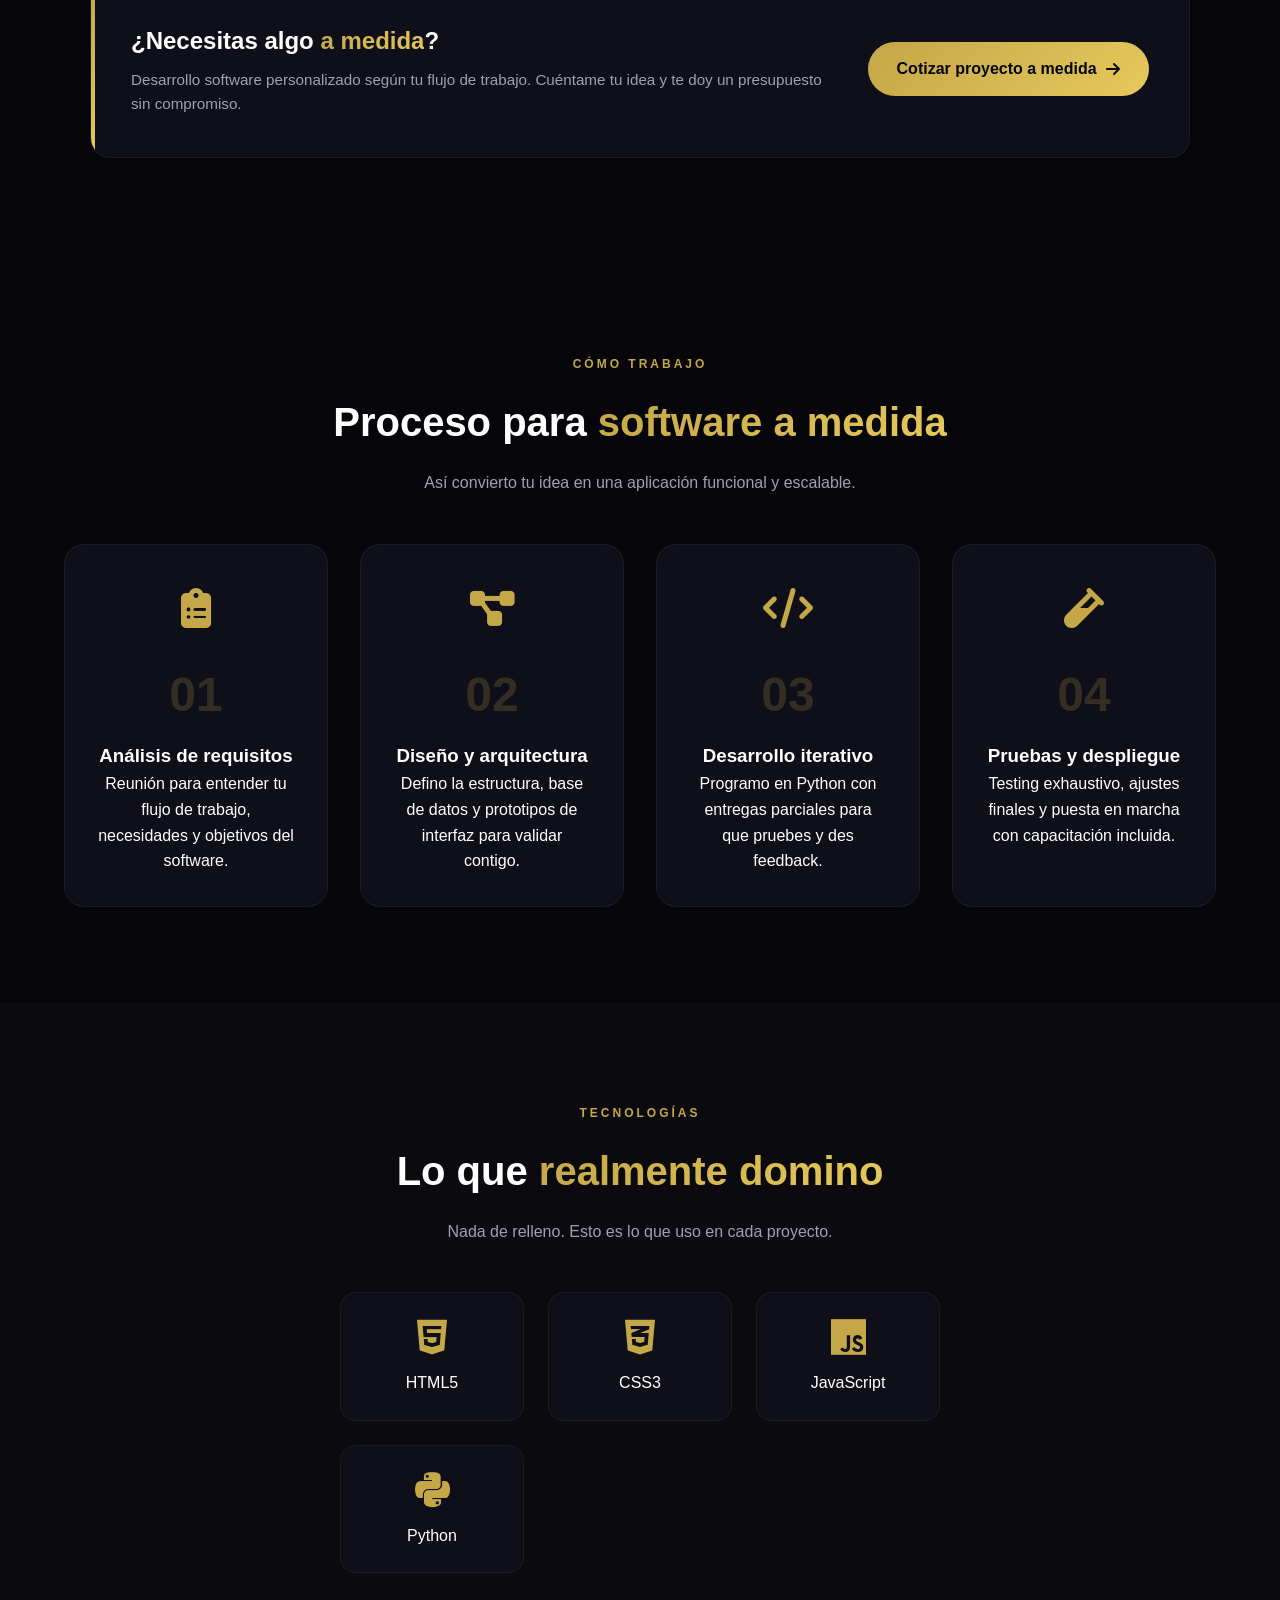
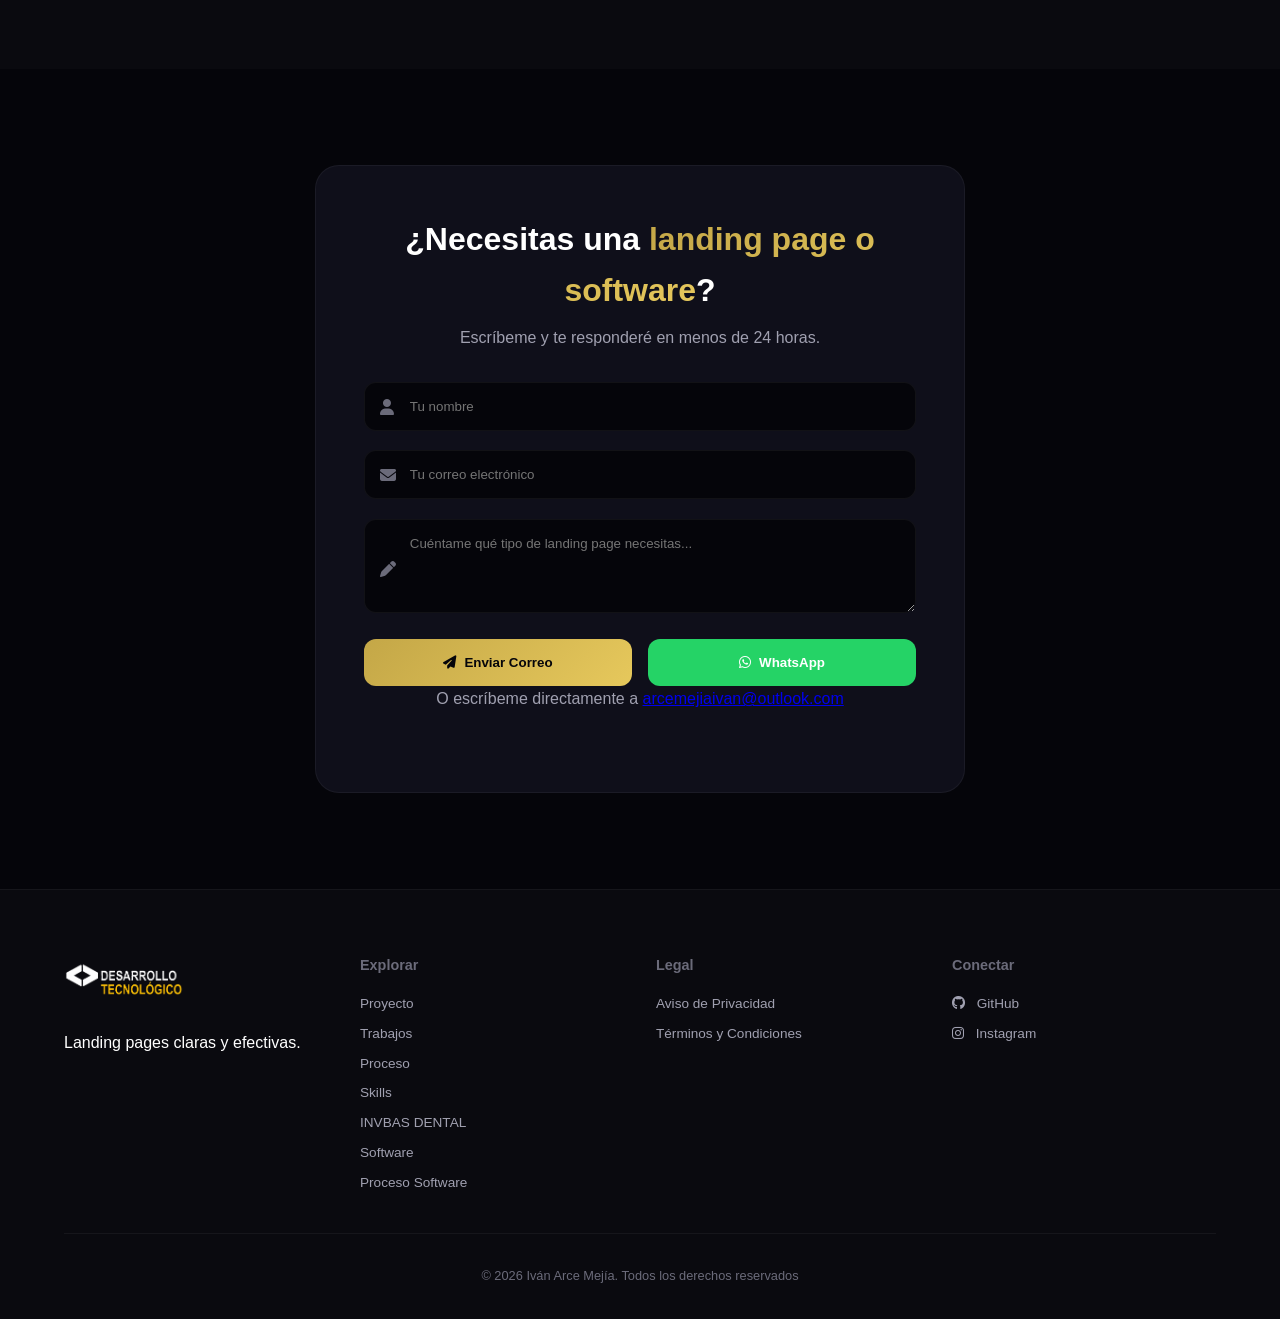
==== commit 45b57f0d: "Web actualización v.1.2" ====
--- a/index.html
+++ b/index.html
@@ -3,11 +3,13 @@
 <head>
     <meta charset="UTF-8">
     <meta name="viewport" content="width=device-width, initial-scale=1.0">
+    <meta name="theme-color" content="#05050A">
     
     <meta name="description" content="Freelancer front-end con 2 años de experiencia. Landing pages claras, rápidas y efectivas. HTML, CSS, JS y Python. Portafolio de proyectos reales.">
     <meta name="keywords" content="landing page, desarrollo web, freelancer, HTML, CSS, JavaScript, Python, Iván Arce, portafolio, páginas web económicas">
     <meta name="author" content="Iván Arce">
     <meta name="robots" content="index, follow">
+    <!-- ⚠️ Reemplaza tudominio.com por tu dominio real -->
     <link rel="canonical" href="https://tudominio.com/">
     
     <meta property="og:title" content="Iván Arce | Landing pages claras y funcionales">
@@ -31,7 +33,8 @@
     <link href="https://fonts.googleapis.com/css2?family=Inter:opsz,wght@14..32,300;14..32,400;14..32,500;14..32,600;14..32,700;14..32,800&display=swap" rel="stylesheet">
     <link rel="stylesheet" href="https://cdnjs.cloudflare.com/ajax/libs/font-awesome/6.5.1/css/all.min.css">
     
-    <meta http-equiv="Content-Security-Policy" content="default-src 'self'; script-src 'self' 'unsafe-inline'; style-src 'self' 'unsafe-inline' https://fonts.googleapis.com https://cdnjs.cloudflare.com; font-src 'self' https://fonts.gstatic.com https://cdnjs.cloudflare.com; img-src 'self' data:; connect-src 'self' https://formspree.io;">
+    <!-- CSP: se permite https: para imágenes externas y formspree para el formulario -->
+    <meta http-equiv="Content-Security-Policy" content="default-src 'self'; script-src 'self' 'unsafe-inline'; style-src 'self' 'unsafe-inline' https://fonts.googleapis.com https://cdnjs.cloudflare.com; font-src 'self' https://fonts.gstatic.com https://cdnjs.cloudflare.com; img-src 'self' data: https:; connect-src 'self' https://formspree.io;">
     
     <link rel="stylesheet" href="styles.css">
 </head>
@@ -41,25 +44,25 @@
         <div class="cookie-content">
             <p>Utilizamos cookies para mejorar la experiencia. Al continuar navegando aceptas nuestra <a href="privacidad.html">política de privacidad</a>.</p>
             <div class="cookie-buttons">
-                <button id="cookie-accept" class="cookie-btn">Aceptar</button>
-                <button id="cookie-reject" class="cookie-btn secondary">Rechazar</button>
+                <button id="cookie-accept" type="button" class="cookie-btn">Aceptar</button>
+                <button id="cookie-reject" type="button" class="cookie-btn secondary">Rechazar</button>
             </div>
         </div>
     </div>
 
     <!-- Menú móvil fullscreen -->
     <div class="mobile-menu-overlay" id="mobile-menu-overlay">
-        <button class="mobile-menu-close" id="mobile-menu-close" aria-label="Cerrar menú">
+        <button class="mobile-menu-close" id="mobile-menu-close" type="button" aria-label="Cerrar menú">
             <i class="fas fa-times"></i>
         </button>
         <div class="mobile-menu-content">
-            <a href="#sobre-mi">Sobre mí</a>
+            <a href="#sobre-mi">Proyecto</a>
             <a href="#work">Trabajos</a>
             <a href="#proceso">Proceso</a>
             <a href="#skills">Skills</a>
+            <a href="#invbas-dental">INVBAS DENTAL</a>
             <a href="#software">Software</a>
             <a href="#software-proceso">Proceso Software</a>
-            <a href="#wordpress">WordPress</a>
             <a href="#contacto" class="mobile-contact-btn">Cotizar <i class="fas fa-arrow-right"></i></a>
         </div>
     </div>
@@ -71,16 +74,16 @@
                 <img class="nav-logo" src="assets/image/logo-central.png" alt="Iván Arce - Freelancer" width="100" height="auto">
             </a>
             <div class="nav-links desktop-nav">
-                <a href="#sobre-mi">Sobre mí</a>
+                <a href="#sobre-mi">Proyecto</a>
                 <a href="#work">Trabajos</a>
                 <a href="#proceso">Proceso</a>
                 <a href="#skills">Skills</a>
+                <a href="#invbas-dental">INVBAS DENTAL</a>
                 <a href="#software">Software</a>
                 <a href="#software-proceso">Proceso Software</a>
-                <a href="#wordpress">WordPress</a>
                 <a href="#contacto" class="contact-btn">Cotizar <i class="fas fa-arrow-right"></i></a>
             </div>
-            <button class="menu-toggle" id="menu-toggle" aria-label="Abrir menú">
+            <button class="menu-toggle" id="menu-toggle" type="button" aria-label="Abrir menú" aria-expanded="false" aria-controls="mobile-menu-overlay">
                 <i class="fas fa-bars"></i>
             </button>
         </div>
@@ -90,49 +93,63 @@
     <header class="hero" id="hero">
         <div class="hero-overlay"></div>
         <div class="hero-content">
-            <span class="badge" id="hero-badge">🚀 2 años creando landing pages</span>
-            <h1 id="hero-title">Landing pages <br> <span class="highlight">claras y funcionales.</span></h1>
-            <p id="hero-description">Freelancer front-end con 2 años de experiencia. Me enfoco en lo que sé hacer bien: páginas sencillas, rápidas y que cumplen su objetivo.</p>
+            <h1 id="hero-title">Web y software <br> <span class="highlight">para negocios reales.</span></h1>
+            <p id="hero-description">Landing pages a la medida y software de escritorio en Python listo para instalar. Precios claros, licencias perpetuas y soporte directo.</p>
         </div>
         
         <div class="carousel-indicators" id="carousel-indicators">
-            <button class="indicator active" data-index="0" aria-label="Diapositiva 1"></button>
-            <button class="indicator" data-index="1" aria-label="Diapositiva 2"></button>
-            <button class="indicator" data-index="2" aria-label="Diapositiva 3"></button>
+            <button class="indicator active" data-index="0" type="button" aria-label="Diapositiva 1"></button>
+            <button class="indicator" data-index="1" type="button" aria-label="Diapositiva 2"></button>
+            <button class="indicator" data-index="2" type="button" aria-label="Diapositiva 3"></button>
         </div>
         
-        <button class="carousel-btn prev" id="prev-btn" aria-label="Anterior"><i class="fas fa-chevron-left"></i></button>
-        <button class="carousel-btn next" id="next-btn" aria-label="Siguiente"><i class="fas fa-chevron-right"></i></button>
+        <button class="carousel-btn prev" id="prev-btn" type="button" aria-label="Anterior"><i class="fas fa-chevron-left"></i></button>
+        <button class="carousel-btn next" id="next-btn" type="button" aria-label="Siguiente"><i class="fas fa-chevron-right"></i></button>
     </header>
 
-    <!-- SOBRE MÍ -->
+    <!-- SOBRE EL PROYECTO -->
     <section id="sobre-mi" class="sobre-mi-section">
         <div class="sobre-mi-container reveal">
-            <div class="sobre-mi-foto">
-                <img src="assets/image/ivan.jpg" alt="Iván Arce - freelancer" loading="lazy" width="400" height="auto">
-                <div class="foto-borde"></div>
-            </div>
+            <!-- Columna izquierda: texto -->
             <div class="sobre-mi-texto">
-                <span class="section-tag">SOBRE MÍ</span>
-                <h2>Un desarrollador <span class="highlight">honesto y directo</span></h2>
+                <div class="sobre-mi-icon">
+                    <i class="fas fa-laptop-code"></i>
+                </div>
+                <span class="section-tag">SOBRE ESTE PROYECTO</span>
+                <h2>Soluciones web y software <span class="highlight">para negocios reales</span></h2>
+                
                 <p>
-                    Soy Iván Arce Mejía, Ing. industrial y freelancer con <strong>2 años de experiencia</strong> construyendo landing pages y proyectos pequeños. 
-                    No vendo humo: sé HTML, CSS, JavaScript y Python, y me limito a lo que puedo entregar con calidad.
+                    Este sitio nace con un objetivo claro: <strong>ofrecer herramientas digitales accesibles</strong> para pequeños y medianos negocios 
+                    que necesitan presencia en internet o sistemas de gestión sin pagar mensualidades ni depender de soluciones complicadas.
                 </p>
                 <p>
-                    ¿Qué significa eso para ti? Precios claros, código limpio, y un sitio web que carga rápido y se ve bien en cualquier dispositivo. 
-                    Sin sobreingeniería ni frameworks innecesarios.
+                    Aquí encontrarás dos cosas: <strong>landing pages</strong> diseñadas a la medida de tu negocio, y <strong>software de escritorio en Python</strong> 
+                    listo para instalar — desde puntos de venta hasta sistemas especializados como gestión dental o control de inventario industrial.
                 </p>
-                <div class="sobre-mi-stats">
-                    <div class="stat">
+                <p>
+                    Todo con <strong>precios claros, licencias perpetuas</strong> y soporte directo. Sin sobreingeniería, sin letras chiquitas.
+                </p>
+            </div>
+
+            <!-- Columna derecha: stats -->
+            <div class="sobre-mi-stats">
+                <div class="stat">
+                    <i class="fas fa-rocket"></i>
+                    <div>
                         <span class="stat-num">+8</span>
                         <span class="stat-label">Proyectos</span>
                     </div>
-                    <div class="stat">
-                        <span class="stat-num">2 años</span>
-                        <span class="stat-label">Experiencia</span>
-                    </div>
-                    <div class="stat">
+                </div>
+                <div class="stat">
+                    <i class="fas fa-cube"></i>
+                    <div>
+                        <span class="stat-num">3</span>
+                        <span class="stat-label">Software a la venta</span>
+                    </div>
+                </div>
+                <div class="stat">
+                    <i class="fas fa-comments"></i>
+                    <div>
                         <span class="stat-num">100%</span>
                         <span class="stat-label">Comunicación</span>
                     </div>
@@ -181,19 +198,201 @@
         </div>
     </section>
 
+    <!-- SECCIÓN PRODUCTO DESTACADO: INVBAS DENTAL -->
+    <section id="invbas-dental" class="invbas-section">
+        <div class="section-header reveal">
+            <span class="section-tag">PRODUCTO DESTACADO</span>
+            <h2>INVBAS DENTAL — <span class="highlight">Gestión Integral para Consultorios</span></h2>
+            <p>Todo lo que tu consultorio dental necesita en un solo software: pacientes, expediente clínico, agenda, presupuestos, pagos y cumplimiento NOM-024.</p>
+        </div>
+
+        <!-- Bloque hero: imagen + precio (SIEMPRE visible) -->
+        <div class="invbas-hero reveal">
+            <div class="invbas-hero-media">
+                <img src="assets/image/invbas dental.png" alt="INVBAS DENTAL - Sistema de gestión para consultorios dentales" loading="lazy" decoding="async">
+                <span class="invbas-badge">💎 Licencia única</span>
+            </div>
+
+            <div class="invbas-price-card">
+                <span class="price-tag">Precio único</span>
+                <div class="big-price">
+                    <span class="price-currency">$</span>6,500
+                    <span class="price-unit">MXN</span>
+                </div>
+                <p class="price-note">Pago único · Licencia perpetua · Sin mensualidades</p>
+
+                <ul class="price-includes">
+                    <li><i class="fas fa-check-circle"></i> Instalación asistida</li>
+                    <li><i class="fas fa-check-circle"></i> Capacitación inicial de 1 hora</li>
+                    <li><i class="fas fa-check-circle"></i> 6 meses de soporte técnico</li>
+                    <li><i class="fas fa-check-circle"></i> Manual de usuario PDF</li>
+                    <li><i class="fas fa-check-circle"></i> Módulo NOM-024 incluido</li>
+                </ul>
+
+                <div class="invbas-actions">
+                    <button type="button" class="btn-buy-lg" id="dental-buy">
+                        <i class="fab fa-whatsapp"></i> Comprar ahora
+                    </button>
+                    <button type="button" class="btn-demo-lg" id="dental-demo">
+                        <i class="fas fa-desktop"></i> Ver demo
+                    </button>
+                </div>
+
+                <p class="invbas-extra">Soporte extendido 1 año adicional: <strong>+$1,200 MXN</strong> (opcional)</p>
+            </div>
+        </div>
+
+        <!-- Botón "Ver más" (toggle) -->
+        <div class="invbas-toggle-wrap reveal">
+            <button type="button" class="invbas-toggle-btn" id="dental-toggle" aria-expanded="false" aria-controls="dental-details">
+                <span class="toggle-text">Ver toda la información</span>
+                <i class="fas fa-chevron-down toggle-icon"></i>
+            </button>
+        </div>
+
+        <!-- Contenido colapsable -->
+        <div class="invbas-details" id="dental-details">
+            <div class="invbas-details-inner">
+
+                <!-- Bloque: Problema que resuelve -->
+                <div class="invbas-block invbas-problem">
+                    <h3><span class="block-emoji">🎯</span> ¿Qué problema resuelve?</h3>
+                    <p class="block-intro">Si tu consultorio dental aún usa libretas, hojas de cálculo o software extranjero que no cumple la normativa mexicana, seguramente enfrentas:</p>
+                    <div class="problem-grid">
+                        <div class="problem-item"><i class="fas fa-folder-open"></i><span>Expedientes en papel que se pierden o se maltratan</span></div>
+                        <div class="problem-item"><i class="fas fa-calendar-times"></i><span>Citas olvidadas o pacientes que no llegan</span></div>
+                        <div class="problem-item"><i class="fas fa-file-invoice-dollar"></i><span>Presupuestos hechos a mano sin seguimiento</span></div>
+                        <div class="problem-item"><i class="fas fa-user-secret"></i><span>Sin control de quién modifica qué en el sistema</span></div>
+                        <div class="problem-item"><i class="fas fa-gavel"></i><span>Riesgo de incumplir la NOM-024-SSA3-2012</span></div>
+                    </div>
+                    <p class="block-outro">INVBAS DENTAL te da el <strong>control total del consultorio</strong> con una herramienta profesional, segura y 100% hecha para México.</p>
+                </div>
+
+                <!-- Bloque: Qué incluye -->
+                <div class="invbas-block invbas-features">
+                    <h3><span class="block-emoji">✅</span> ¿Qué incluye INVBAS DENTAL?</h3>
+                    <div class="features-grid">
+                        <div class="feature-item"><i class="fas fa-user-injured"></i><div><h4>Gestión de pacientes</h4><p>Registro con CURP, alergias, antecedentes médicos y ficha 360° con historial completo.</p></div></div>
+                        <div class="feature-item"><i class="fas fa-tooth"></i><div><h4>Expediente clínico</h4><p>Historia por visita, odontograma interactivo, signos vitales y consentimientos con firma.</p></div></div>
+                        <div class="feature-item"><i class="fas fa-calendar-check"></i><div><h4>Agenda de citas</h4><p>Programación con duración, motivo, odontólogo asignado y estados de cita.</p></div></div>
+                        <div class="feature-item"><i class="fas fa-prescription"></i><div><h4>Recetas y presupuestos</h4><p>Generación en PDF con ítems, descuentos y seguimiento (aprobado, rechazado, pagado).</p></div></div>
+                        <div class="feature-item"><i class="fas fa-credit-card"></i><div><h4>Cobros y pagos</h4><p>Folio automático, métodos de pago, anulación con motivo y recibos en PDF.</p></div></div>
+                        <div class="feature-item"><i class="fas fa-chart-bar"></i><div><h4>Reportes y auditoría</h4><p>Cada acción registrada con usuario, fecha y detalle. Detección de manipulación de la BD.</p></div></div>
+                        <div class="feature-item"><i class="fas fa-database"></i><div><h4>Respaldos automáticos</h4><p>Backup al cerrar el programa y antes de operaciones críticas. Gestión manual incluida.</p></div></div>
+                        <div class="feature-item"><i class="fas fa-shield-alt"></i><div><h4>Seguridad multi-usuario</h4><p>Roles y permisos, contraseñas cifradas con bcrypt, bloqueo por inactividad.</p></div></div>
+                    </div>
+                </div>
+
+                <!-- Bloque destacado: NOM-024 -->
+                <div class="invbas-nom">
+                    <div class="nom-icon">
+                        <i class="fas fa-award"></i>
+                    </div>
+                    <div class="nom-content">
+                        <span class="nom-tag">DIFERENCIADOR CLAVE</span>
+                        <h3>Cumplimiento <span class="highlight">NOM-024-SSA3-2012</span></h3>
+                        <p>INVBAS DENTAL incluye un módulo de exportación de expediente clínico conforme a la norma oficial mexicana, algo que el software extranjero simplemente no contempla.</p>
+                        <ul class="nom-list">
+                            <li><i class="fas fa-check"></i> Exportación XML estructurado (compatible con CDA) con las <strong>77 variables</strong> requeridas</li>
+                            <li><i class="fas fa-check"></i> Exportación JSON para integraciones con otros sistemas</li>
+                            <li><i class="fas fa-check"></i> Archivos generados automáticamente en la carpeta de datos del usuario</li>
+                            <li><i class="fas fa-check"></i> Posibilidad de copiarlos a USB o enviarlos por correo</li>
+                        </ul>
+                    </div>
+                </div>
+
+                <!-- Bloque: Requisitos + Entregables -->
+                <div class="invbas-duo">
+                    <div class="invbas-block invbas-requirements">
+                        <h3><span class="block-emoji">💻</span> Requisitos</h3>
+                        <ul class="check-list">
+                            <li><i class="fas fa-check"></i> Computadora con Windows 10 u 11</li>
+                            <li><i class="fas fa-check"></i> No requiere internet</li>
+                            <li><i class="fas fa-check"></i> Instalación local, los datos quedan en tu consultorio</li>
+                            <li><i class="fas fa-check"></i> Compatible con impresora para recetas y recibos</li>
+                        </ul>
+                    </div>
+
+                    <div class="invbas-block invbas-deliverables">
+                        <h3><span class="block-emoji">🚀</span> Lo que recibes</h3>
+                        <ul class="check-list">
+                            <li><i class="fas fa-check"></i> <strong>Licencia perpetua</strong> para 1 PC</li>
+                            <li><i class="fas fa-check"></i> <strong>Instalación asistida</strong> por videollamada</li>
+                            <li><i class="fas fa-check"></i> <strong>Capacitación inicial</strong> de 1 hora</li>
+                            <li><i class="fas fa-check"></i> <strong>Soporte técnico</strong> 6 meses por WhatsApp/correo</li>
+                            <li><i class="fas fa-check"></i> <strong>Manual de usuario</strong> en PDF</li>
+                        </ul>
+                    </div>
+                </div>
+
+                <!-- Bloque: ROI -->
+                <div class="invbas-roi">
+                    <h3><span class="block-emoji">📈</span> ¿Por qué es una inversión, no un gasto?</h3>
+                    <p class="roi-intro">Un consultorio dental promedio en México:</p>
+
+                    <div class="roi-math">
+                        <div class="roi-step">
+                            <span class="roi-num">10</span>
+                            <span class="roi-label">pacientes / semana</span>
+                        </div>
+                        <span class="roi-op">×</span>
+                        <div class="roi-step">
+                            <span class="roi-num">$800</span>
+                            <span class="roi-label">ticket promedio</span>
+                        </div>
+                        <span class="roi-op">×</span>
+                        <div class="roi-step">
+                            <span class="roi-num">4</span>
+                            <span class="roi-label">semanas</span>
+                        </div>
+                        <span class="roi-op">=</span>
+                        <div class="roi-step roi-highlight">
+                            <span class="roi-num">$32,000</span>
+                            <span class="roi-label">MXN al mes</span>
+                        </div>
+                    </div>
+
+                    <div class="roi-conclusion">
+                        <i class="fas fa-trophy"></i>
+                        <p>Con solo <strong>recuperar 1 cita perdida al mes</strong> por mala gestión, el sistema ya se está pagando. Y el cumplimiento NOM-024 te evita <strong>multas y sanciones</strong> que pueden costar mucho más.</p>
+                    </div>
+                </div>
+
+                <!-- CTA Final -->
+                <div class="invbas-final-cta">
+                    <div class="final-cta-text">
+                        <h3>¿Listo para profesionalizar tu consultorio?</h3>
+                        <p>Escríbeme y te respondo en menos de 24 horas con toda la información.</p>
+                    </div>
+                    <button type="button" class="btn-buy-lg" id="dental-buy-bottom">
+                        <i class="fab fa-whatsapp"></i> Quiero INVBAS DENTAL
+                    </button>
+                </div>
+
+            </div>
+        </div>
+        <!-- /fin contenido colapsable -->
+    </section>
+
     <!-- SOFTWARE -->
     <section id="software" class="software-section">
         <div class="section-header reveal">
-            <span class="section-tag">SOFTWARE</span>
-            <h2>Programas en <span class="highlight">Python</span></h2>
-            <p>Aplicaciones de escritorio y scripts que he desarrollado para empresas.</p>
-        </div>
-
-        <div class="software-carousel-container reveal">
-            <div class="software-carousel" id="software-carousel"></div>
-            <button class="carousel-btn prev" id="sw-prev-btn" aria-label="Software anterior"><i class="fas fa-chevron-left"></i></button>
-            <button class="carousel-btn next" id="sw-next-btn" aria-label="Software siguiente"><i class="fas fa-chevron-right"></i></button>
-            <div class="carousel-indicators" id="sw-indicators"></div>
+            <span class="section-tag">SOFTWARE A LA VENTA</span>
+            <h2>Programas en <span class="highlight">Python listos para tu negocio</span></h2>
+            <p>Sistemas probados, listos para instalar. Precios claros, sin mensualidades ni sorpresas.</p>
+        </div>
+
+        <div id="software-grid" class="software-grid"></div>
+
+        <!-- CTA personalizado -->
+        <div class="software-cta reveal">
+            <div class="software-cta-text">
+                <h3>¿Necesitas algo <span class="highlight">a medida</span>?</h3>
+                <p>Desarrollo software personalizado según tu flujo de trabajo. Cuéntame tu idea y te doy un presupuesto sin compromiso.</p>
+            </div>
+            <a href="#contacto" class="software-cta-btn">
+                Cotizar proyecto a medida <i class="fas fa-arrow-right"></i>
+            </a>
         </div>
     </section>
 
@@ -233,36 +432,6 @@
         </div>
     </section>
 
-    <!-- WORDPRESS (NUEVA SECCIÓN) -->
-    <section id="wordpress" class="wordpress-section">
-        <div class="section-header reveal">
-            <span class="section-tag">WORDPRESS</span>
-            <h2>Sitios en WordPress <span class="highlight">autogestionables</span></h2>
-            <p>Páginas profesionales que tú mismo podrás actualizar sin depender de un programador.</p>
-        </div>
-
-        <div class="pasos-container">
-            <div class="paso reveal">
-                <div class="paso-icon"><i class="fas fa-paint-brush"></i></div>
-                <div class="paso-numero">01</div>
-                <h3>Elección del diseño</h3>
-                <p>Vemos juntos plantillas, colores y estructura según tu marca. Siempre adaptable a móviles.</p>
-            </div>
-            <div class="paso reveal">
-                <div class="paso-icon"><i class="fas fa-plug"></i></div>
-                <div class="paso-numero">02</div>
-                <h3>Desarrollo y plugins</h3>
-                <p>Instalo WordPress, configuro plugins esenciales (SEO, seguridad, formularios) y personalizo cada sección.</p>
-            </div>
-            <div class="paso reveal">
-                <div class="paso-icon"><i class="fas fa-chalkboard-teacher"></i></div>
-                <div class="paso-numero">03</div>
-                <h3>Entrega con capacitación</h3>
-                <p>Te enseño a editar textos, imágenes y secciones. Te entrego un manual y soporte inicial.</p>
-            </div>
-        </div>
-    </section>
-
     <!-- SKILLS -->
     <section id="skills" class="skills-section">
         <div class="section-header reveal">
@@ -281,9 +450,9 @@
     <!-- CONTACTO -->
     <section id="contacto" class="contacto-section">
         <div class="form-card reveal">
-            <h2>¿Necesitas una <span class="highlight">landing page</span>?</h2>
+            <h2>¿Necesitas una <span class="highlight">landing page o software</span>?</h2>
             <p>Escríbeme y te responderé en menos de 24 horas.</p>
-            <form id="contact-form">
+            <form id="contact-form" novalidate>
                 <div class="input-group">
                     <i class="fas fa-user" aria-hidden="true"></i>
                     <input type="text" id="nombre" name="name" placeholder="Tu nombre" required autocomplete="name">
@@ -296,7 +465,10 @@
                     <i class="fas fa-pen" aria-hidden="true"></i>
                     <textarea id="mensaje" name="message" rows="4" placeholder="Cuéntame qué tipo de landing page necesitas..." required></textarea>
                 </div>
-                <div id="form-feedback" class="form-feedback"></div>
+                <!-- Honeypot anti-spam (invisible para humanos) -->
+                <input type="text" name="_gotcha" id="gotcha" class="hp-field" tabindex="-1" autocomplete="off" aria-hidden="true">
+                
+                <div id="form-feedback" class="form-feedback" role="status" aria-live="polite"></div>
                 <div class="btns-group">
                     <button type="submit" class="btn-email" id="btn-submit"><i class="fas fa-paper-plane"></i> Enviar Correo</button>
                     <button type="button" id="btn-whatsapp" class="btn-whatsapp"><i class="fab fa-whatsapp"></i> WhatsApp</button>
@@ -313,18 +485,18 @@
     <footer>
         <div class="footer-content">
             <div class="footer-logo">
-                <img class="footer-logo-img" src="assets/image/logo-central.png" alt="Iván Arce Freelancer" width="120" height="auto" loading="lazy">
+                <img class="footer-logo-img" src="assets/image/logo-central.png" alt="Iván Arce Freelancer" width="120" height="auto" loading="lazy" decoding="async">
                 <p>Landing pages claras y efectivas.</p>
             </div>
             <div class="footer-links">
                 <h4>Explorar</h4>
-                <a href="#sobre-mi">Sobre mí</a>
+                <a href="#sobre-mi">Proyecto</a>
                 <a href="#work">Trabajos</a>
                 <a href="#proceso">Proceso</a>
                 <a href="#skills">Skills</a>
+                <a href="#invbas-dental">INVBAS DENTAL</a>
                 <a href="#software">Software</a>
                 <a href="#software-proceso">Proceso Software</a>
-                <a href="#wordpress">WordPress</a>
             </div>
             <div class="footer-links">
                 <h4>Legal</h4>
@@ -333,15 +505,16 @@
             </div>
             <div class="socials">
                 <h4>Conectar</h4>
-                <a href="https://github.com/CodigoTecnologico" rel="noopener noreferrer"><i class="fab fa-github"></i> GitHub</a>
-                <a href="#" rel="noopener noreferrer"><i class="fab fa-instagram"></i> Instagram</a>
+                <a href="https://github.com/CodigoTecnologico" target="_blank" rel="noopener noreferrer"><i class="fab fa-github"></i> GitHub</a>
+                <!-- ⚠️ Reemplaza por tu perfil real de Instagram -->
+                <a href="https://www.instagram.com/tu_usuario" target="_blank" rel="noopener noreferrer"><i class="fab fa-instagram"></i> Instagram</a>
             </div>
         </div>
         <p class="copy">&copy; 2026 Iván Arce Mejía. Todos los derechos reservados</p>
     </footer>
 
     <!-- Botón volver arriba -->
-    <button id="scroll-top-btn" class="scroll-top-btn" aria-label="Volver arriba"><i class="fas fa-chevron-up"></i></button>
+    <button id="scroll-top-btn" class="scroll-top-btn" type="button" aria-label="Volver arriba"><i class="fas fa-chevron-up"></i></button>
 
     <script type="application/ld+json">
     {
@@ -353,8 +526,7 @@
         "image": "https://tudominio.com/assets/image/ivan.jpg",
         "description": "Desarrollador de landing pages claras y funcionales. HTML, CSS, JavaScript y Python.",
         "sameAs": [
-            "https://www.linkedin.com/in/ivanarce",
-            "https://github.com/ivanarce"
+            "https://github.com/CodigoTecnologico"
         ]
     }
     </script>
--- a/styles.css
+++ b/styles.css
@@ -30,6 +30,49 @@
   overflow-x: hidden;
 }
 
+/* ========== OFFSET PARA NAVBAR FIJO ========== */
+section[id],
+header[id] {
+  scroll-margin-top: 90px;
+}
+
+/* ========== HONEYPOT ANTI-SPAM (invisible) ========== */
+.hp-field {
+  position: absolute !important;
+  left: -9999px !important;
+  width: 1px;
+  height: 1px;
+  opacity: 0;
+  pointer-events: none;
+}
+
+/* ========== ACCESIBILIDAD: FOCUS VISIBLE ========== */
+a:focus-visible,
+button:focus-visible,
+input:focus-visible,
+textarea:focus-visible {
+  outline: 2px solid var(--accent);
+  outline-offset: 2px;
+}
+
+/* ========== PREFERENCIA DE MOVIMIENTO REDUCIDO ========== */
+@media (prefers-reduced-motion: reduce) {
+  html {
+    scroll-behavior: auto;
+  }
+  *,
+  *::before,
+  *::after {
+    animation-duration: 0.01ms !important;
+    animation-iteration-count: 1 !important;
+    transition-duration: 0.01ms !important;
+    scroll-behavior: auto !important;
+  }
+  .reveal {
+    opacity: 1 !important;
+    transform: none !important;
+  }
+}
 /* ========== SCROLL REVEAL ========== */
 .reveal {
   opacity: 0;
@@ -161,7 +204,7 @@
 
 .desktop-nav {
   display: flex;
-  gap: 2.5rem;
+  gap: 2rem;
   align-items: center;
 }
 
@@ -256,13 +299,13 @@
   text-align: center;
   display: flex;
   flex-direction: column;
-  gap: 2rem;
+  gap: 1.6rem;
 }
 
 .mobile-menu-content a {
   color: var(--text-main);
   text-decoration: none;
-  font-size: 2rem;
+  font-size: 1.8rem;
   font-weight: 600;
   transition: color 0.3s, transform 0.3s;
 }
@@ -345,18 +388,6 @@
     transform: translateY(0);
   }
 }
-.badge {
-  background: rgba(196, 167, 71, 0.15);
-  color: var(--accent);
-  padding: 0.5rem 1.2rem;
-  border-radius: 50px;
-  font-size: 0.85rem;
-  font-weight: 500;
-  display: inline-block;
-  margin-bottom: 1.5rem;
-  backdrop-filter: blur(5px);
-}
-
 .hero h1 {
   font-size: clamp(2.5rem, 6vw, 4.5rem);
   font-weight: 700;
@@ -439,82 +470,159 @@
   right: 2rem;
 }
 
-/* ========== SOBRE MÍ ========== */
+/* ========== SOBRE EL PROYECTO (2 columnas) ========== */
 .sobre-mi-section {
-  padding: 6rem 5%;
+  padding: 7rem 5%;
   background: var(--bg);
+  position: relative;
+  overflow: hidden;
+}
+
+.sobre-mi-section::before {
+  content: "";
+  position: absolute;
+  top: -30%;
+  left: 30%;
+  transform: translateX(-50%);
+  width: 900px;
+  height: 900px;
+  background: radial-gradient(circle, rgba(196, 167, 71, 0.07) 0%, transparent 55%);
+  pointer-events: none;
 }
 
 .sobre-mi-container {
-  max-width: 1100px;
+  position: relative;
+  z-index: 1;
+  max-width: 1300px;
   margin: 0 auto;
   display: grid;
-  grid-template-columns: 1fr 1fr;
+  grid-template-columns: 1.4fr 1fr;
   gap: 4rem;
   align-items: center;
 }
 
-.sobre-mi-foto {
+.sobre-mi-texto {
+  text-align: left;
+}
+
+.sobre-mi-icon {
+  width: 70px;
+  height: 70px;
+  border-radius: 20px;
+  background: var(--gradient-1);
+  display: flex;
+  align-items: center;
+  justify-content: center;
+  margin-bottom: 1.5rem;
+  box-shadow: 0 12px 40px var(--accent-glow);
+  transform: rotate(-4deg);
+  transition: transform 0.4s ease;
+}
+
+.sobre-mi-icon:hover {
+  transform: rotate(0deg) scale(1.05);
+}
+
+.sobre-mi-icon i {
+  font-size: 1.9rem;
+  color: var(--bg);
+  transform: rotate(4deg);
+  transition: transform 0.4s ease;
+}
+
+.sobre-mi-icon:hover i {
+  transform: rotate(0deg);
+}
+
+.sobre-mi-texto .section-tag {
+  display: block;
+  margin-bottom: 0.8rem;
+}
+
+.sobre-mi-texto h2 {
+  font-size: clamp(1.8rem, 3.5vw, 2.5rem);
+  margin-bottom: 1.5rem;
+  line-height: 1.25;
+}
+
+.sobre-mi-texto > p {
+  color: var(--text-dim);
+  font-size: 1.02rem;
+  line-height: 1.8;
+  margin-bottom: 1.1rem;
+}
+
+.sobre-mi-texto > p:last-child {
+  margin-bottom: 0;
+}
+
+.sobre-mi-stats {
+  display: flex;
+  flex-direction: column;
+  gap: 1.2rem;
+}
+
+.stat {
+  background: var(--card-bg);
+  border: 1px solid var(--border);
+  border-radius: 18px;
+  padding: 1.5rem 1.8rem;
+  display: flex;
+  align-items: center;
+  gap: 1.5rem;
+  transition: all 0.35s cubic-bezier(0.4, 0, 0.2, 1);
   position: relative;
-  max-width: 400px;
-  margin: 0 auto;
-}
-
-.sobre-mi-foto img {
-  width: 100%;
-  border-radius: 20px;
-  position: relative;
-  z-index: 1;
+  overflow: hidden;
+}
+
+.stat::before {
+  content: "";
+  position: absolute;
+  top: 0;
+  left: 0;
+  bottom: 0;
+  width: 4px;
+  background: var(--gradient-1);
+  border-radius: 0 4px 4px 0;
+}
+
+.stat:hover {
+  transform: translateX(6px);
+  border-color: var(--accent);
+  box-shadow: 0 15px 35px var(--accent-glow);
+}
+
+.stat i {
+  font-size: 1.9rem;
+  color: var(--accent);
+  flex-shrink: 0;
+  transition: transform 0.3s;
+  min-width: 32px;
+  text-align: center;
+}
+
+.stat:hover i {
+  transform: scale(1.15);
+}
+
+.stat-num {
+  font-size: 1.9rem;
+  font-weight: 800;
+  color: var(--accent);
+  line-height: 1;
+  letter-spacing: -1px;
   display: block;
 }
 
-.foto-borde {
-  position: absolute;
-  top: -15px;
-  left: -15px;
-  right: -15px;
-  bottom: -15px;
-  border: 2px solid var(--accent);
-  border-radius: 30px;
-  z-index: 0;
-  opacity: 0.4;
-}
-
-.sobre-mi-texto h2 {
-  font-size: 2.2rem;
-  margin-bottom: 1.2rem;
-  line-height: 1.3;
-}
-
-.sobre-mi-texto p {
-  color: var(--text-dim);
-  font-size: 1rem;
-  margin-bottom: 1.5rem;
-  line-height: 1.7;
-}
-
-.sobre-mi-stats {
-  display: flex;
-  gap: 2rem;
-  margin-top: 2rem;
-}
-
-.stat {
-  text-align: center;
-}
-
-.stat-num {
-  font-size: 2rem;
-  font-weight: 700;
-  color: var(--accent);
-  display: block;
-}
-
 .stat-label {
-  font-size: 0.85rem;
+  font-size: 0.72rem;
   color: var(--text-muted);
   text-transform: uppercase;
-  letter-spacing: 1px;
+  letter-spacing: 1.5px;
+  display: block;
+  line-height: 1.3;
+  margin-top: 0.3rem;
+  font-weight: 500;
 }
 
 /* ========== SECCIONES GENERALES ========== */
@@ -552,52 +660,213 @@
 
 .portfolio-grid {
   display: grid;
-  grid-template-columns: repeat(auto-fill, minmax(320px, 1fr));
-  gap: 2rem;
-  margin-top: 2rem;
+  grid-template-columns: repeat(2, 1fr);
+  gap: 2.5rem;
+  max-width: 1100px;
+  margin: 2rem auto 0;
 }
 
 .project-card {
   background: var(--card-bg);
   border: 1px solid var(--border);
   border-radius: 20px;
-  padding: 1.5rem;
+  overflow: hidden;
+  display: flex;
+  flex-direction: column;
   transition: all 0.4s cubic-bezier(0.4, 0, 0.2, 1);
+  position: relative;
 }
 
 .project-card:hover {
   transform: translateY(-8px);
   border-color: var(--accent);
-  box-shadow: 0 0 25px var(--accent-glow), 0 20px 40px rgba(0, 0, 0, 0.3);
-}
-
-.project-img {
+  box-shadow: 0 0 30px var(--accent-glow), 0 25px 50px rgba(0, 0, 0, 0.4);
+}
+
+.project-browser {
+  background: #1A1A2E;
+  border-bottom: 1px solid var(--border);
+}
+
+.browser-bar {
+  display: flex;
+  align-items: center;
+  gap: 0.4rem;
+  padding: 0.7rem 1rem;
+  background: #15152A;
+  border-bottom: 1px solid var(--border);
+}
+
+.browser-dot {
+  width: 10px;
+  height: 10px;
+  border-radius: 50%;
+  display: inline-block;
+}
+
+.browser-dot.red {
+  background: #FF5F56;
+}
+
+.browser-dot.yellow {
+  background: #FFBD2E;
+}
+
+.browser-dot.green {
+  background: #27C93F;
+}
+
+.browser-url {
+  flex: 1;
+  background: rgba(255, 255, 255, 0.05);
+  border-radius: 6px;
+  padding: 0.3rem 0.8rem;
+  font-size: 0.7rem;
+  color: var(--text-muted);
+  margin-left: 0.8rem;
+  overflow: hidden;
+  white-space: nowrap;
+  text-overflow: ellipsis;
+  font-family: "Inter", sans-serif;
+}
+
+.project-media {
+  position: relative;
+  overflow: hidden;
+  background: #1A1A2E;
+}
+
+.project-media img {
   width: 100%;
-  height: 220px;
-  background: #1A1A2E;
-  border-radius: 12px;
+  height: 280px;
   -o-object-fit: cover;
      object-fit: cover;
-  transition: transform 0.3s;
-}
-
-.project-card:hover .project-img {
-  transform: scale(1.02);
-}
-
-.tags {
-  margin: 1rem 0;
+  -o-object-position: top;
+     object-position: top;
+  display: block;
+  transition: transform 0.5s ease;
+}
+
+.project-card:hover .project-media img {
+  transform: scale(1.05);
+}
+
+.project-overlay {
+  position: absolute;
+  inset: 0;
+  background: linear-gradient(to top, rgba(5, 5, 10, 0.9) 0%, rgba(5, 5, 10, 0.2) 50%, transparent 100%);
+  display: flex;
+  align-items: flex-end;
+  justify-content: center;
+  padding: 1.5rem;
+  opacity: 0;
+  transition: opacity 0.4s ease;
+}
+
+.project-card:hover .project-overlay {
+  opacity: 1;
+}
+
+.project-visit-btn {
+  background: var(--gradient-1);
+  color: var(--bg);
+  padding: 0.8rem 1.6rem;
+  border-radius: 50px;
+  font-weight: 600;
+  font-size: 0.9rem;
+  text-decoration: none;
+  display: inline-flex;
+  align-items: center;
+  gap: 0.5rem;
+  transform: translateY(15px);
+  transition: transform 0.4s ease, box-shadow 0.3s;
+  box-shadow: 0 10px 30px rgba(0, 0, 0, 0.5);
+}
+
+.project-card:hover .project-visit-btn {
+  transform: translateY(0);
+}
+
+.project-visit-btn:hover {
+  box-shadow: 0 10px 30px var(--accent-glow);
+}
+
+.project-visit-btn i {
+  font-size: 0.8rem;
+}
+
+.project-body {
+  padding: 1.8rem;
+  display: flex;
+  flex-direction: column;
+  flex: 1;
+}
+
+.project-number {
+  font-size: 0.75rem;
+  font-weight: 700;
+  color: var(--accent);
+  letter-spacing: 3px;
+  margin-bottom: 0.5rem;
+  opacity: 0.7;
+}
+
+.project-body h3 {
+  font-size: 1.4rem;
+  margin-bottom: 0.7rem;
+  line-height: 1.3;
+  color: var(--text-main);
+}
+
+.project-body > p {
+  color: var(--text-dim);
+  font-size: 0.92rem;
+  line-height: 1.6;
+  margin-bottom: 1.2rem;
+  flex: 1;
+}
+
+.project-body .tags {
+  margin: 0 0 1.2rem;
   display: flex;
   flex-wrap: wrap;
   gap: 0.5rem;
 }
 
-.tags span {
+.project-body .tags span {
   font-size: 0.7rem;
   background: rgba(196, 167, 71, 0.1);
   color: var(--accent);
-  padding: 0.3rem 0.8rem;
+  padding: 0.35rem 0.85rem;
   border-radius: 50px;
+  border: 1px solid rgba(196, 167, 71, 0.2);
+}
+
+.project-footer {
+  display: flex;
+  align-items: center;
+  justify-content: space-between;
+  padding-top: 1.2rem;
+  border-top: 1px solid var(--border);
+  gap: 1rem;
+  flex-wrap: wrap;
+}
+
+.project-status {
+  display: inline-flex;
+  align-items: center;
+  gap: 0.45rem;
+  font-size: 0.8rem;
+  color: var(--text-muted);
+}
+
+.project-status::before {
+  content: "";
+  width: 7px;
+  height: 7px;
+  border-radius: 50%;
+  background: #27C93F;
+  box-shadow: 0 0 8px rgba(39, 201, 63, 0.6);
 }
 
 .project-link {
@@ -606,8 +875,8 @@
   display: inline-flex;
   align-items: center;
   gap: 0.5rem;
-  margin-top: 1rem;
   font-weight: 600;
+  font-size: 0.88rem;
   transition: gap 0.3s;
 }
 
@@ -655,30 +924,6 @@
   color: var(--accent);
   opacity: 0.2;
   margin-bottom: 0.5rem;
-}
-
-/* ========== SECCIÓN WORDPRESS (nueva) ========== */
-.wordpress-section {
-  padding: 6rem 5%;
-  background: var(--bg-secondary); /* mismo fondo alternativo que portfolio */
-}
-
-.direct-email {
-  margin-top: 1.8rem;
-  font-size: 0.95rem;
-  color: var(--text-dim);
-}
-
-.direct-email a {
-  color: var(--accent);
-  font-weight: 600;
-  text-decoration: none;
-  border-bottom: 1px dashed var(--accent);
-  transition: border-color 0.3s;
-}
-
-.direct-email a:hover {
-  border-bottom-style: solid;
 }
 
 /* ========== SKILLS ========== */
@@ -935,91 +1180,1021 @@
   border-top: 1px solid var(--border);
 }
 
-/* ========== SECCIÓN SOFTWARE ========== */
+/* ========== SOFTWARE / PRODUCTOS ========== */
 .software-section {
   padding: 6rem 5%;
   background: var(--bg);
 }
 
-.software-carousel-container {
-  position: relative;
-  max-width: 850px;
-  margin: 2rem auto 0;
-  overflow: hidden;
-  border-radius: 20px;
+.software-grid {
+  display: grid;
+  grid-template-columns: repeat(auto-fit, minmax(320px, 1fr));
+  gap: 2rem;
+  max-width: 1100px;
+  margin: 0 auto;
+}
+
+.product-card {
   background: var(--card-bg);
   border: 1px solid var(--border);
-}
-
-.software-carousel {
-  display: flex;
-  transition: transform 0.5s ease;
-}
-
-.sw-slide {
-  min-width: 100%;
-  padding: 2rem;
+  border-radius: 20px;
+  overflow: hidden;
   display: flex;
   flex-direction: column;
-  align-items: center;
-  text-align: center;
-  box-sizing: border-box;
-}
-
-.sw-slide img {
+  transition: all 0.4s cubic-bezier(0.4, 0, 0.2, 1);
+}
+
+.product-card:hover {
+  transform: translateY(-8px);
+  border-color: var(--accent);
+  box-shadow: 0 0 25px var(--accent-glow), 0 20px 40px rgba(0, 0, 0, 0.3);
+}
+
+.product-media {
+  position: relative;
+  overflow: hidden;
+  background: #1A1A2E;
+}
+
+.product-media img {
   width: 100%;
-  max-width: 600px;
-  height: 340px;
+  height: 220px;
   -o-object-fit: cover;
      object-fit: cover;
-  border-radius: 12px;
-  margin-bottom: 1.5rem;
-  box-shadow: 0 10px 30px rgba(0, 0, 0, 0.4);
-}
-
-.sw-slide h3 {
+  display: block;
+  transition: transform 0.4s;
+}
+
+.product-card:hover .product-media img {
+  transform: scale(1.05);
+}
+
+.product-badge {
+  position: absolute;
+  top: 1rem;
+  right: 1rem;
+  background: var(--gradient-1);
+  color: var(--bg);
+  font-size: 0.7rem;
+  font-weight: 700;
+  padding: 0.35rem 0.8rem;
+  border-radius: 50px;
+  text-transform: uppercase;
+  letter-spacing: 0.5px;
+  box-shadow: 0 4px 15px rgba(0, 0, 0, 0.3);
+}
+
+.product-body {
+  padding: 1.5rem;
+  display: flex;
+  flex-direction: column;
+  flex: 1;
+}
+
+.product-body h3 {
+  font-size: 1.25rem;
+  margin-bottom: 0.6rem;
+  line-height: 1.3;
+}
+
+.product-body > p {
+  color: var(--text-dim);
+  font-size: 0.9rem;
+  margin-bottom: 1rem;
+  line-height: 1.5;
+}
+
+.product-features {
+  list-style: none;
+  margin-bottom: 1.2rem;
+  padding: 0;
+  display: flex;
+  flex-direction: column;
+  gap: 0.4rem;
+}
+
+.product-features li {
+  color: var(--text-dim);
+  font-size: 0.85rem;
+  display: flex;
+  align-items: flex-start;
+  gap: 0.5rem;
+  line-height: 1.45;
+}
+
+.product-features li i {
+  color: var(--accent);
+  font-size: 0.8rem;
+  margin-top: 0.35rem;
+  flex-shrink: 0;
+}
+
+/* --- Bloque "Ideal para" --- */
+.product-ideal {
+  margin: 0 0 1rem;
+  padding-top: 1rem;
+  border-top: 1px dashed var(--border);
+}
+
+.ideal-title {
+  display: block;
+  font-size: 0.7rem;
+  font-weight: 600;
+  text-transform: uppercase;
+  letter-spacing: 1.5px;
+  color: var(--text-muted);
+  margin-bottom: 0.7rem;
+}
+
+.ideal-chips {
+  display: flex;
+  flex-wrap: wrap;
+  gap: 0.4rem;
+}
+
+.ideal-chip {
+  display: inline-flex;
+  align-items: center;
+  gap: 0.35rem;
+  font-size: 0.75rem;
+  color: var(--text-dim);
+  background: rgba(196, 167, 71, 0.06);
+  border: 1px solid rgba(196, 167, 71, 0.18);
+  padding: 0.3rem 0.7rem;
+  border-radius: 50px;
+  transition: all 0.25s;
+}
+
+.ideal-chip:hover {
+  background: rgba(196, 167, 71, 0.12);
+  border-color: var(--accent);
+  color: var(--text-main);
+  transform: translateY(-2px);
+}
+
+.ideal-emoji {
+  font-size: 0.85rem;
+  line-height: 1;
+}
+
+.product-price {
+  display: flex;
+  align-items: baseline;
+  gap: 0.5rem;
+  padding-top: 1rem;
+  margin-top: auto;
+  margin-bottom: 1rem;
+  border-top: 1px solid var(--border);
+}
+
+.price-label {
+  font-size: 0.75rem;
+  color: var(--text-muted);
+  text-transform: uppercase;
+  letter-spacing: 1px;
+}
+
+.price-value {
+  font-size: 1.6rem;
+  font-weight: 700;
+  color: var(--accent);
+  line-height: 1;
+}
+
+.product-actions {
+  display: grid;
+  grid-template-columns: 1fr 1fr;
+  gap: 0.6rem;
+}
+
+.btn-buy, .btn-demo {
+  padding: 0.75rem 0.5rem;
+  border: none;
+  border-radius: 10px;
+  font-weight: 600;
+  font-size: 0.85rem;
+  cursor: pointer;
+  font-family: inherit;
+  display: flex;
+  align-items: center;
+  justify-content: center;
+  gap: 0.4rem;
+  transition: all 0.3s;
+}
+
+.btn-buy {
+  background: var(--gradient-1);
+  color: var(--bg);
+}
+
+.btn-buy:hover {
+  transform: translateY(-2px);
+  filter: brightness(1.08);
+  box-shadow: 0 8px 20px var(--accent-glow);
+}
+
+.btn-demo {
+  background: transparent;
+  color: var(--accent);
+  border: 1px solid var(--accent);
+}
+
+.btn-demo:hover {
+  background: rgba(196, 167, 71, 0.1);
+  transform: translateY(-2px);
+}
+
+/* CTA a medida */
+.software-cta {
+  max-width: 1100px;
+  margin: 4rem auto 0;
+  padding: 2.5rem;
+  background: var(--card-bg);
+  border: 1px solid var(--border);
+  border-radius: 20px;
+  display: flex;
+  align-items: center;
+  justify-content: space-between;
+  gap: 2rem;
+  flex-wrap: wrap;
+  position: relative;
+  overflow: hidden;
+}
+
+.software-cta::before {
+  content: "";
+  position: absolute;
+  top: 0;
+  left: 0;
+  bottom: 0;
+  width: 4px;
+  background: var(--gradient-1);
+}
+
+.software-cta-text {
+  flex: 1;
+  min-width: 250px;
+}
+
+.software-cta-text h3 {
   font-size: 1.5rem;
   margin-bottom: 0.5rem;
-  color: var(--text-main);
-}
-
-.sw-slide p {
+}
+
+.software-cta-text p {
   color: var(--text-dim);
   font-size: 0.95rem;
+  margin: 0;
+}
+
+.software-cta-btn {
+  background: var(--gradient-1);
+  color: var(--bg);
+  padding: 0.9rem 1.8rem;
+  border-radius: 50px;
+  font-weight: 600;
+  text-decoration: none;
+  display: inline-flex;
+  align-items: center;
+  gap: 0.6rem;
+  transition: all 0.3s;
+  white-space: nowrap;
+}
+
+.software-cta-btn:hover {
+  transform: translateY(-2px);
+  box-shadow: 0 10px 25px var(--accent-glow);
+}
+
+.software-cta-btn i {
+  transition: transform 0.3s;
+}
+
+.software-cta-btn:hover i {
+  transform: translateX(4px);
+}
+
+/* ========== SECCIÓN INVBAS (Producto Destacado) ========== */
+.invbas-section {
+  padding: 6rem 5%;
+  background: linear-gradient(180deg, var(--bg) 0%, var(--bg-secondary) 100%);
+  position: relative;
+  overflow: hidden;
+}
+
+.invbas-section::before {
+  content: "";
+  position: absolute;
+  top: 10%;
+  right: -10%;
+  width: 500px;
+  height: 500px;
+  background: radial-gradient(circle, var(--accent-glow) 0%, transparent 70%);
+  pointer-events: none;
+  opacity: 0.5;
+}
+
+.invbas-hero {
+  max-width: 1100px;
+  margin: 0 auto 4rem;
+  display: grid;
+  grid-template-columns: 1.2fr 1fr;
+  gap: 2.5rem;
+  align-items: center;
+}
+
+.invbas-hero-media {
+  position: relative;
+  border-radius: 20px;
+  overflow: hidden;
+  border: 1px solid var(--border);
+  box-shadow: 0 20px 50px rgba(0, 0, 0, 0.4);
+}
+
+.invbas-hero-media img {
+  width: 100%;
+  height: 100%;
+  max-height: 420px;
+  -o-object-fit: cover;
+     object-fit: cover;
+  display: block;
+}
+
+.invbas-badge {
+  position: absolute;
+  top: 1rem;
+  left: 1rem;
+  background: var(--gradient-1);
+  color: var(--bg);
+  font-size: 0.75rem;
+  font-weight: 700;
+  padding: 0.5rem 1rem;
+  border-radius: 50px;
+  text-transform: uppercase;
+  letter-spacing: 0.5px;
+  box-shadow: 0 4px 15px rgba(0, 0, 0, 0.4);
+}
+
+.invbas-price-card {
+  background: var(--card-bg);
+  border: 1px solid var(--accent);
+  border-radius: 20px;
+  padding: 2rem;
+  box-shadow: 0 0 40px var(--accent-glow);
+  position: relative;
+}
+
+.price-tag {
+  display: inline-block;
+  background: rgba(196, 167, 71, 0.15);
+  color: var(--accent);
+  font-size: 0.7rem;
+  font-weight: 600;
+  text-transform: uppercase;
+  letter-spacing: 2px;
+  padding: 0.35rem 0.9rem;
+  border-radius: 50px;
   margin-bottom: 1rem;
-  max-width: 500px;
-}
-
-.sw-slide .tags {
+}
+
+.big-price {
+  font-size: 3.5rem;
+  font-weight: 800;
+  color: var(--accent);
+  line-height: 1;
+  margin-bottom: 0.5rem;
+  letter-spacing: -2px;
+}
+
+.price-currency {
+  font-size: 2rem;
+  vertical-align: top;
+  margin-right: 0.1rem;
+}
+
+.price-unit {
+  font-size: 1.2rem;
+  font-weight: 600;
+  letter-spacing: 0;
+}
+
+.price-note {
+  color: var(--text-dim);
+  font-size: 0.85rem;
+  margin-bottom: 1.5rem;
+  padding-bottom: 1.5rem;
+  border-bottom: 1px solid var(--border);
+}
+
+.price-includes {
+  list-style: none;
+  padding: 0;
+  margin: 0 0 1.5rem;
+  display: flex;
+  flex-direction: column;
+  gap: 0.6rem;
+}
+
+.price-includes li {
+  display: flex;
+  align-items: center;
+  gap: 0.6rem;
+  color: var(--text-dim);
+  font-size: 0.9rem;
+}
+
+.price-includes i {
+  color: var(--accent);
+  font-size: 1rem;
+}
+
+.invbas-actions {
+  display: grid;
+  grid-template-columns: 1fr 1fr;
+  gap: 0.7rem;
+}
+
+.btn-buy-lg, .btn-demo-lg {
+  padding: 0.9rem 1rem;
+  border: none;
+  border-radius: 12px;
+  font-weight: 600;
+  font-size: 0.9rem;
+  cursor: pointer;
+  font-family: inherit;
+  display: flex;
+  align-items: center;
+  justify-content: center;
+  gap: 0.5rem;
+  transition: all 0.3s;
+  white-space: nowrap;
+}
+
+.btn-buy-lg {
+  background: #25D366;
+  color: white;
+}
+
+.btn-buy-lg:hover {
+  transform: translateY(-2px);
+  filter: brightness(1.1);
+  box-shadow: 0 10px 25px rgba(37, 211, 102, 0.3);
+}
+
+.btn-demo-lg {
+  background: transparent;
+  color: var(--accent);
+  border: 1px solid var(--accent);
+}
+
+.btn-demo-lg:hover {
+  background: rgba(196, 167, 71, 0.1);
+  transform: translateY(-2px);
+}
+
+.invbas-extra {
+  text-align: center;
+  color: var(--text-muted);
+  font-size: 0.8rem;
+  margin-top: 1rem;
+}
+
+.invbas-extra strong {
+  color: var(--accent);
+}
+
+/* --- Bloques generales --- */
+.invbas-block {
+  max-width: 1100px;
+  margin: 0 auto 2.5rem;
+  background: var(--card-bg);
+  border: 1px solid var(--border);
+  border-radius: 20px;
+  padding: 2.5rem;
+}
+
+.invbas-block h3 {
+  font-size: 1.5rem;
   margin-bottom: 1rem;
-}
-
-.software-carousel-container .carousel-btn {
+  display: flex;
+  align-items: center;
+  gap: 0.7rem;
+}
+
+.block-emoji {
+  font-size: 1.6rem;
+}
+
+.block-intro, .block-outro {
+  color: var(--text-dim);
+  font-size: 0.95rem;
+  margin-bottom: 1.5rem;
+}
+
+.block-outro {
+  margin-top: 1.5rem;
+  margin-bottom: 0;
+  padding-top: 1.5rem;
+  border-top: 1px solid var(--border);
+}
+
+.block-outro strong {
+  color: var(--accent);
+}
+
+/* --- Problema --- */
+.problem-grid {
+  display: grid;
+  grid-template-columns: repeat(auto-fit, minmax(220px, 1fr));
+  gap: 0.8rem;
+}
+
+.problem-item {
+  display: flex;
+  align-items: flex-start;
+  gap: 0.7rem;
+  padding: 0.9rem 1rem;
+  background: rgba(239, 68, 68, 0.05);
+  border: 1px solid rgba(239, 68, 68, 0.15);
+  border-radius: 12px;
+  font-size: 0.88rem;
+  color: var(--text-dim);
+  line-height: 1.4;
+}
+
+.problem-item i {
+  color: #ef4444;
+  font-size: 1rem;
+  margin-top: 0.15rem;
+  flex-shrink: 0;
+}
+
+/* --- Features --- */
+.features-grid {
+  display: grid;
+  grid-template-columns: repeat(auto-fit, minmax(260px, 1fr));
+  gap: 1rem;
+}
+
+.feature-item {
+  display: flex;
+  align-items: flex-start;
+  gap: 1rem;
+  padding: 1.1rem;
+  background: rgba(196, 167, 71, 0.03);
+  border: 1px solid var(--border);
+  border-radius: 12px;
+  transition: all 0.3s;
+}
+
+.feature-item:hover {
+  border-color: var(--accent);
+  background: rgba(196, 167, 71, 0.06);
+  transform: translateY(-3px);
+}
+
+.feature-item > i {
+  color: var(--accent);
+  font-size: 1.4rem;
+  margin-top: 0.2rem;
+  flex-shrink: 0;
+}
+
+.feature-item h4 {
+  font-size: 0.95rem;
+  margin-bottom: 0.25rem;
+  color: var(--text-main);
+}
+
+.feature-item p {
+  font-size: 0.83rem;
+  color: var(--text-dim);
+  line-height: 1.45;
+  margin: 0;
+}
+
+/* --- Bloque NOM-024 --- */
+.invbas-nom {
+  max-width: 1100px;
+  margin: 0 auto 2.5rem;
+  padding: 2.5rem;
+  background: linear-gradient(135deg, rgba(196, 167, 71, 0.1) 0%, rgba(196, 167, 71, 0.02) 100%);
+  border: 2px solid var(--accent);
+  border-radius: 20px;
+  display: grid;
+  grid-template-columns: auto 1fr;
+  gap: 2rem;
+  align-items: flex-start;
+  position: relative;
+  overflow: hidden;
+}
+
+.invbas-nom::before {
+  content: "";
   position: absolute;
-  top: 50%;
-  transform: translateY(-50%);
-  z-index: 5;
-}
-
-.software-carousel-container .prev {
-  left: 1rem;
-}
-
-.software-carousel-container .next {
-  right: 1rem;
-}
-
-.software-carousel-container .carousel-indicators {
+  top: -30%;
+  right: -10%;
+  width: 350px;
+  height: 350px;
+  background: radial-gradient(circle, var(--accent-glow) 0%, transparent 70%);
+  pointer-events: none;
+}
+
+.nom-icon {
+  width: 70px;
+  height: 70px;
+  border-radius: 50%;
+  background: var(--gradient-1);
+  display: flex;
+  align-items: center;
+  justify-content: center;
+  flex-shrink: 0;
+  box-shadow: 0 0 30px var(--accent-glow);
+}
+
+.nom-icon i {
+  color: var(--bg);
+  font-size: 2rem;
+}
+
+.nom-content {
+  position: relative;
+  z-index: 1;
+}
+
+.nom-tag {
+  display: inline-block;
+  font-size: 0.7rem;
+  font-weight: 700;
+  letter-spacing: 2px;
+  color: var(--accent);
+  background: rgba(196, 167, 71, 0.15);
+  padding: 0.3rem 0.9rem;
+  border-radius: 50px;
+  margin-bottom: 0.8rem;
+}
+
+.nom-content h3 {
+  font-size: 1.6rem;
+  margin-bottom: 0.8rem;
+  line-height: 1.3;
+}
+
+.nom-content > p {
+  color: var(--text-dim);
+  font-size: 0.95rem;
+  margin-bottom: 1.3rem;
+  line-height: 1.6;
+}
+
+.nom-list {
+  list-style: none;
+  padding: 0;
+  margin: 0;
+  display: flex;
+  flex-direction: column;
+  gap: 0.6rem;
+}
+
+.nom-list li {
+  display: flex;
+  align-items: flex-start;
+  gap: 0.7rem;
+  color: var(--text-dim);
+  font-size: 0.9rem;
+  line-height: 1.5;
+}
+
+.nom-list li i {
+  color: var(--accent);
+  font-size: 0.9rem;
+  margin-top: 0.3rem;
+  flex-shrink: 0;
+}
+
+.nom-list li strong {
+  color: var(--text-main);
+}
+
+/* --- Duo (Requisitos + Entregables) --- */
+.invbas-duo {
+  max-width: 1100px;
+  margin: 0 auto 2.5rem;
+  display: grid;
+  grid-template-columns: 1fr 1fr;
+  gap: 2rem;
+}
+
+.invbas-duo .invbas-block {
+  margin: 0;
+  height: 100%;
+}
+
+.check-list {
+  list-style: none;
+  padding: 0;
+  margin: 0;
+  display: flex;
+  flex-direction: column;
+  gap: 0.7rem;
+}
+
+.check-list li {
+  display: flex;
+  align-items: flex-start;
+  gap: 0.7rem;
+  color: var(--text-dim);
+  font-size: 0.9rem;
+  line-height: 1.5;
+}
+
+.check-list li i {
+  color: var(--accent);
+  font-size: 0.85rem;
+  margin-top: 0.35rem;
+  flex-shrink: 0;
+}
+
+.check-list li strong {
+  color: var(--text-main);
+}
+
+/* --- ROI --- */
+.invbas-roi {
+  max-width: 1100px;
+  margin: 0 auto 2.5rem;
+  background: linear-gradient(135deg, rgba(196, 167, 71, 0.08) 0%, rgba(196, 167, 71, 0.02) 100%);
+  border: 1px solid var(--accent);
+  border-radius: 20px;
+  padding: 2.5rem;
+  position: relative;
+  overflow: hidden;
+}
+
+.invbas-roi::before {
+  content: "";
   position: absolute;
-  bottom: 1.5rem;
-  left: 50%;
-  transform: translateX(-50%);
-  display: flex;
-  gap: 0.8rem;
-  z-index: 5;
-}
-
-/* ========== RESPONSIVE ========== */
+  top: -50%;
+  right: -20%;
+  width: 400px;
+  height: 400px;
+  background: radial-gradient(circle, var(--accent-glow) 0%, transparent 70%);
+  pointer-events: none;
+}
+
+.invbas-roi h3 {
+  font-size: 1.5rem;
+  margin-bottom: 0.5rem;
+  display: flex;
+  align-items: center;
+  gap: 0.7rem;
+}
+
+.roi-intro {
+  color: var(--text-dim);
+  font-size: 0.95rem;
+  margin-bottom: 1.8rem;
+}
+
+.roi-math {
+  display: flex;
+  align-items: center;
+  justify-content: center;
+  gap: 1rem;
+  flex-wrap: wrap;
+  margin-bottom: 1.8rem;
+  padding: 1.5rem;
+  background: var(--bg);
+  border-radius: 16px;
+  border: 1px solid var(--border);
+}
+
+.roi-step {
+  text-align: center;
+  padding: 0.5rem 0.8rem;
+  min-width: 100px;
+}
+
+.roi-num {
+  display: block;
+  font-size: 1.6rem;
+  font-weight: 800;
+  color: var(--accent);
+  line-height: 1.1;
+}
+
+.roi-label {
+  display: block;
+  font-size: 0.7rem;
+  color: var(--text-muted);
+  text-transform: uppercase;
+  letter-spacing: 0.5px;
+  margin-top: 0.3rem;
+  line-height: 1.3;
+}
+
+.roi-op {
+  font-size: 1.5rem;
+  font-weight: 700;
+  color: var(--text-muted);
+}
+
+.roi-highlight {
+  background: var(--gradient-1);
+  border-radius: 10px;
+  padding: 0.7rem 1rem;
+}
+
+.roi-highlight .roi-num,
+.roi-highlight .roi-label {
+  color: var(--bg);
+}
+
+.roi-highlight .roi-label {
+  color: rgba(5, 5, 10, 0.75);
+  font-weight: 600;
+}
+
+.roi-conclusion {
+  display: flex;
+  align-items: center;
+  gap: 1rem;
+  padding: 1.2rem 1.5rem;
+  background: var(--bg);
+  border-radius: 12px;
+  border-left: 4px solid var(--accent);
+}
+
+.roi-conclusion i {
+  color: var(--accent);
+  font-size: 1.8rem;
+  flex-shrink: 0;
+}
+
+.roi-conclusion p {
+  color: var(--text-dim);
+  font-size: 0.95rem;
+  margin: 0;
+  line-height: 1.5;
+}
+
+.roi-conclusion strong {
+  color: var(--accent);
+}
+
+/* --- CTA Final --- */
+.invbas-final-cta {
+  max-width: 1100px;
+  margin: 3rem auto 0;
+  padding: 2.5rem;
+  background: var(--card-bg);
+  border: 1px solid var(--border);
+  border-radius: 20px;
+  display: flex;
+  align-items: center;
+  justify-content: space-between;
+  gap: 2rem;
+  flex-wrap: wrap;
+  position: relative;
+  overflow: hidden;
+}
+
+.invbas-final-cta::before {
+  content: "";
+  position: absolute;
+  top: 0;
+  left: 0;
+  bottom: 0;
+  width: 4px;
+  background: var(--gradient-1);
+}
+
+.final-cta-text {
+  flex: 1;
+  min-width: 250px;
+}
+
+.final-cta-text h3 {
+  font-size: 1.5rem;
+  margin-bottom: 0.5rem;
+}
+
+.final-cta-text p {
+  color: var(--text-dim);
+  font-size: 0.95rem;
+  margin: 0;
+}
+
+/* ========== TOGGLE "VER MÁS" (INVBAS DENTAL) ========== */
+.invbas-toggle-wrap {
+  max-width: 1100px;
+  margin: 0 auto 2rem;
+  text-align: center;
+}
+
+.invbas-toggle-btn {
+  background: transparent;
+  border: 2px solid var(--accent);
+  color: var(--accent);
+  padding: 0.9rem 2rem;
+  border-radius: 50px;
+  font-weight: 600;
+  font-size: 0.95rem;
+  font-family: inherit;
+  cursor: pointer;
+  display: inline-flex;
+  align-items: center;
+  gap: 0.7rem;
+  transition: all 0.3s ease;
+  white-space: nowrap;
+}
+
+.invbas-toggle-btn:hover {
+  background: rgba(196, 167, 71, 0.1);
+  transform: translateY(-2px);
+  box-shadow: 0 8px 25px var(--accent-glow);
+}
+
+.invbas-toggle-btn .toggle-icon {
+  font-size: 0.85rem;
+  transition: transform 0.4s cubic-bezier(0.4, 0, 0.2, 1);
+}
+
+.invbas-toggle-btn.is-open .toggle-icon {
+  transform: rotate(180deg);
+}
+
+/* Contenedor colapsable (grid-template-rows permite animar la altura real) */
+.invbas-details {
+  display: grid;
+  grid-template-rows: 0fr;
+  transition: grid-template-rows 0.55s cubic-bezier(0.4, 0, 0.2, 1);
+}
+
+.invbas-details.is-open {
+  grid-template-rows: 1fr;
+}
+
+/* Wrapper interno: necesario para que la animación funcione */
+.invbas-details-inner {
+  overflow: hidden;
+  min-height: 0;
+}
+
+/* ========== RESPONSIVE GENERAL ========== */
+@media (max-width: 1000px) {
+  .sobre-mi-container {
+    grid-template-columns: 1fr;
+    gap: 3rem;
+  }
+  .sobre-mi-texto {
+    text-align: center;
+  }
+  .sobre-mi-icon {
+    margin: 0 auto 1.5rem;
+  }
+  .sobre-mi-stats {
+    flex-direction: row;
+    flex-wrap: wrap;
+    justify-content: center;
+  }
+  .stat {
+    flex: 1 1 200px;
+    flex-direction: column;
+    text-align: center;
+    gap: 0.5rem;
+  }
+  .stat::before {
+    top: 0;
+    left: 50%;
+    bottom: auto;
+    transform: translateX(-50%);
+    width: 44px;
+    height: 3px;
+    border-radius: 0 0 4px 4px;
+  }
+  .stat:hover {
+    transform: translateY(-6px);
+  }
+  .invbas-hero {
+    grid-template-columns: 1fr;
+  }
+  .invbas-duo {
+    grid-template-columns: 1fr;
+  }
+  .big-price {
+    font-size: 2.8rem;
+  }
+}
+@media (max-width: 900px) {
+  .portfolio-grid {
+    grid-template-columns: 1fr;
+    gap: 2rem;
+  }
+  .project-media img {
+    height: 240px;
+  }
+}
 @media (max-width: 768px) {
   .desktop-nav {
     display: none;
@@ -1040,42 +2215,107 @@
   .next {
     right: 0.5rem;
   }
-  .portfolio-grid {
-    grid-template-columns: 1fr;
-  }
   .btns-group {
     grid-template-columns: 1fr;
   }
   .form-card {
     padding: 2rem;
   }
-  .sobre-mi-container {
+  .software-cta {
+    flex-direction: column;
+    text-align: center;
+    padding: 2rem 1.5rem;
+  }
+  .software-cta-text h3 {
+    font-size: 1.3rem;
+  }
+  .product-actions {
     grid-template-columns: 1fr;
-    gap: 2rem;
-  }
-  .sobre-mi-foto {
-    max-width: 300px;
-  }
-  .sobre-mi-texto h2 {
-    font-size: 1.8rem;
-  }
-  .sobre-mi-stats {
-    justify-content: center;
-  }
-  .sw-slide {
-    padding: 1.5rem;
-  }
-  .sw-slide img {
-    height: 220px;
-  }
-  .software-carousel-container .prev {
-    left: 0.5rem;
-  }
-  .software-carousel-container .next {
-    right: 0.5rem;
   }
   .section-header h2 {
     font-size: 2rem;
+  }
+}
+@media (max-width: 700px) {
+  .sobre-mi-section {
+    padding: 5rem 5%;
+  }
+  .sobre-mi-icon {
+    width: 60px;
+    height: 60px;
+    border-radius: 16px;
+  }
+  .sobre-mi-icon i {
+    font-size: 1.6rem;
+  }
+  .sobre-mi-texto h2 {
+    font-size: 1.7rem;
+  }
+  .sobre-mi-texto > p {
+    font-size: 0.98rem;
+  }
+  .stat {
+    padding: 1.3rem 1.2rem;
+    flex: 1 1 100%;
+  }
+  .invbas-nom {
+    grid-template-columns: 1fr;
+    text-align: center;
+    padding: 1.8rem 1.3rem;
+    gap: 1.2rem;
+  }
+  .nom-icon {
+    margin: 0 auto;
+  }
+  .nom-content h3 {
+    font-size: 1.3rem;
+  }
+  .nom-list li {
+    text-align: left;
+  }
+}
+@media (max-width: 600px) {
+  .invbas-block,
+  .invbas-roi,
+  .invbas-final-cta {
+    padding: 1.8rem 1.3rem;
+  }
+  .invbas-actions {
+    grid-template-columns: 1fr;
+  }
+  .roi-math {
+    flex-direction: column;
+  }
+  .roi-op {
+    transform: rotate(90deg);
+  }
+  .big-price {
+    font-size: 2.4rem;
+  }
+  .invbas-final-cta {
+    flex-direction: column;
+    text-align: center;
+  }
+  .invbas-block h3,
+  .invbas-roi h3 {
+    font-size: 1.25rem;
+  }
+  .roi-conclusion {
+    flex-direction: column;
+    text-align: center;
+  }
+  .invbas-toggle-btn {
+    padding: 0.8rem 1.6rem;
+    font-size: 0.9rem;
+  }
+  .invbas-toggle-wrap {
+    margin-bottom: 1.5rem;
+  }
+  .sobre-mi-texto h2 {
+    font-size: 1.6rem;
+  }
+  .stat-num {
+    font-size: 1.7rem;
   }
 }
 @media (max-width: 480px) {
@@ -1089,18 +2329,70 @@
   .hero p {
     font-size: 1rem;
   }
-  .sobre-mi-stats {
-    flex-direction: column;
-    gap: 1rem;
-  }
   .cookie-content {
     flex-direction: column;
     align-items: flex-start;
   }
-  .sobre-mi-texto h2 {
-    font-size: 1.6rem;
-  }
   .section-header h2 {
     font-size: 1.8rem;
   }
+  .project-body {
+    padding: 1.4rem;
+  }
+  .project-body h3 {
+    font-size: 1.2rem;
+  }
+  .project-media img {
+    height: 200px;
+  }
+  .project-footer {
+    flex-direction: column;
+    align-items: flex-start;
+  }
+  .software-grid {
+    grid-template-columns: 1fr;
+  }
+  .price-value {
+    font-size: 1.4rem;
+  }
+}
+/* ========== ANIMACIÓN ESCALONADA DEL CONTENIDO INTERNO ========== */
+/* Solo aplica en móvil/tablet (cuando el usuario abre el toggle manualmente) */
+@media (max-width: 1000px) {
+  .invbas-details-inner > * {
+    opacity: 0;
+    transform: translateY(24px);
+    transition: opacity 0.5s ease, transform 0.5s ease;
+  }
+  .invbas-details.is-open .invbas-details-inner > * {
+    opacity: 1;
+    transform: translateY(0);
+  }
+  .invbas-details.is-open .invbas-details-inner > *:nth-child(1) {
+    transition-delay: 0.15s;
+  }
+  .invbas-details.is-open .invbas-details-inner > *:nth-child(2) {
+    transition-delay: 0.22s;
+  }
+  .invbas-details.is-open .invbas-details-inner > *:nth-child(3) {
+    transition-delay: 0.29s;
+  }
+  .invbas-details.is-open .invbas-details-inner > *:nth-child(4) {
+    transition-delay: 0.36s;
+  }
+  .invbas-details.is-open .invbas-details-inner > *:nth-child(5) {
+    transition-delay: 0.43s;
+  }
+  .invbas-details:not(.is-open) .invbas-details-inner > * {
+    transition-delay: 0s;
+    transition-duration: 0.25s;
+  }
+}
+/* En desktop, contenido directo sin animación (el usuario llega y ya está visible) */
+@media (min-width: 1001px) {
+  .invbas-details-inner > * {
+    opacity: 1;
+    transform: none;
+    transition: none;
+  }
 }/*# sourceMappingURL=styles.css.map */
